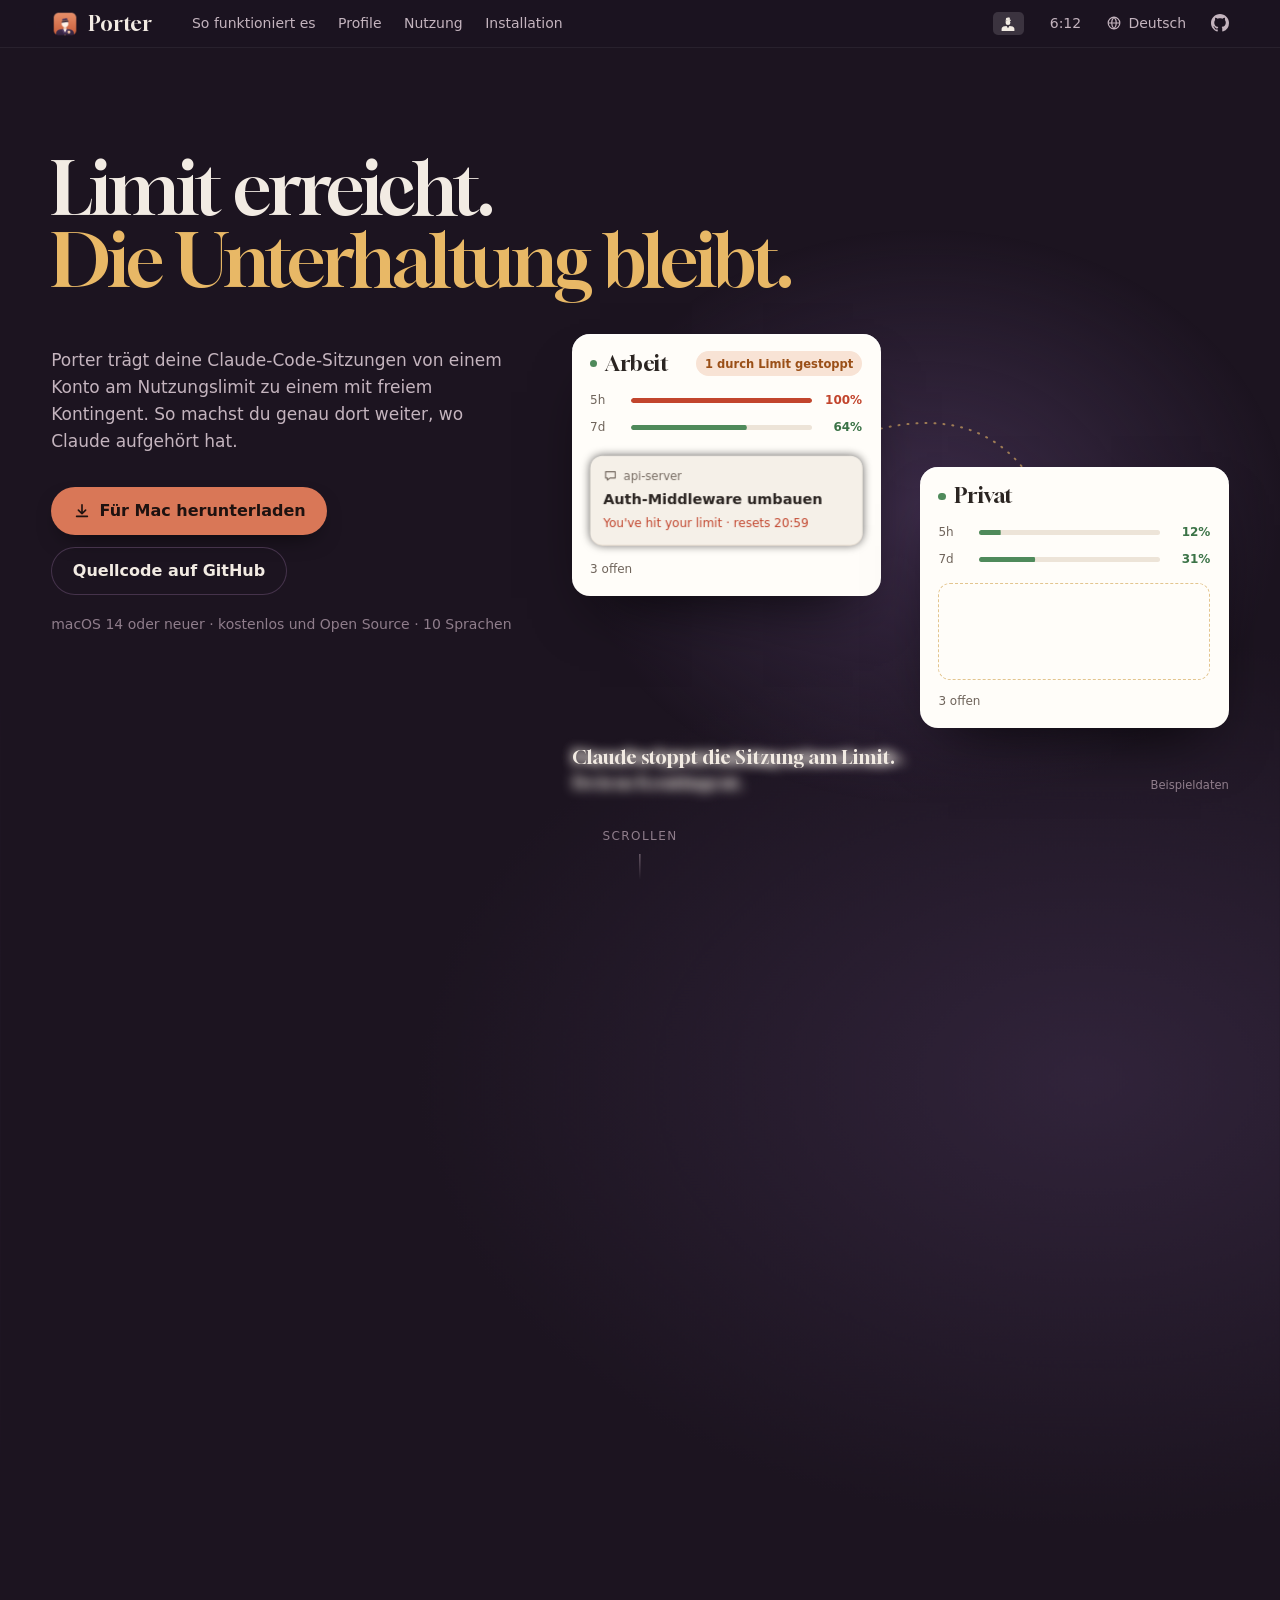
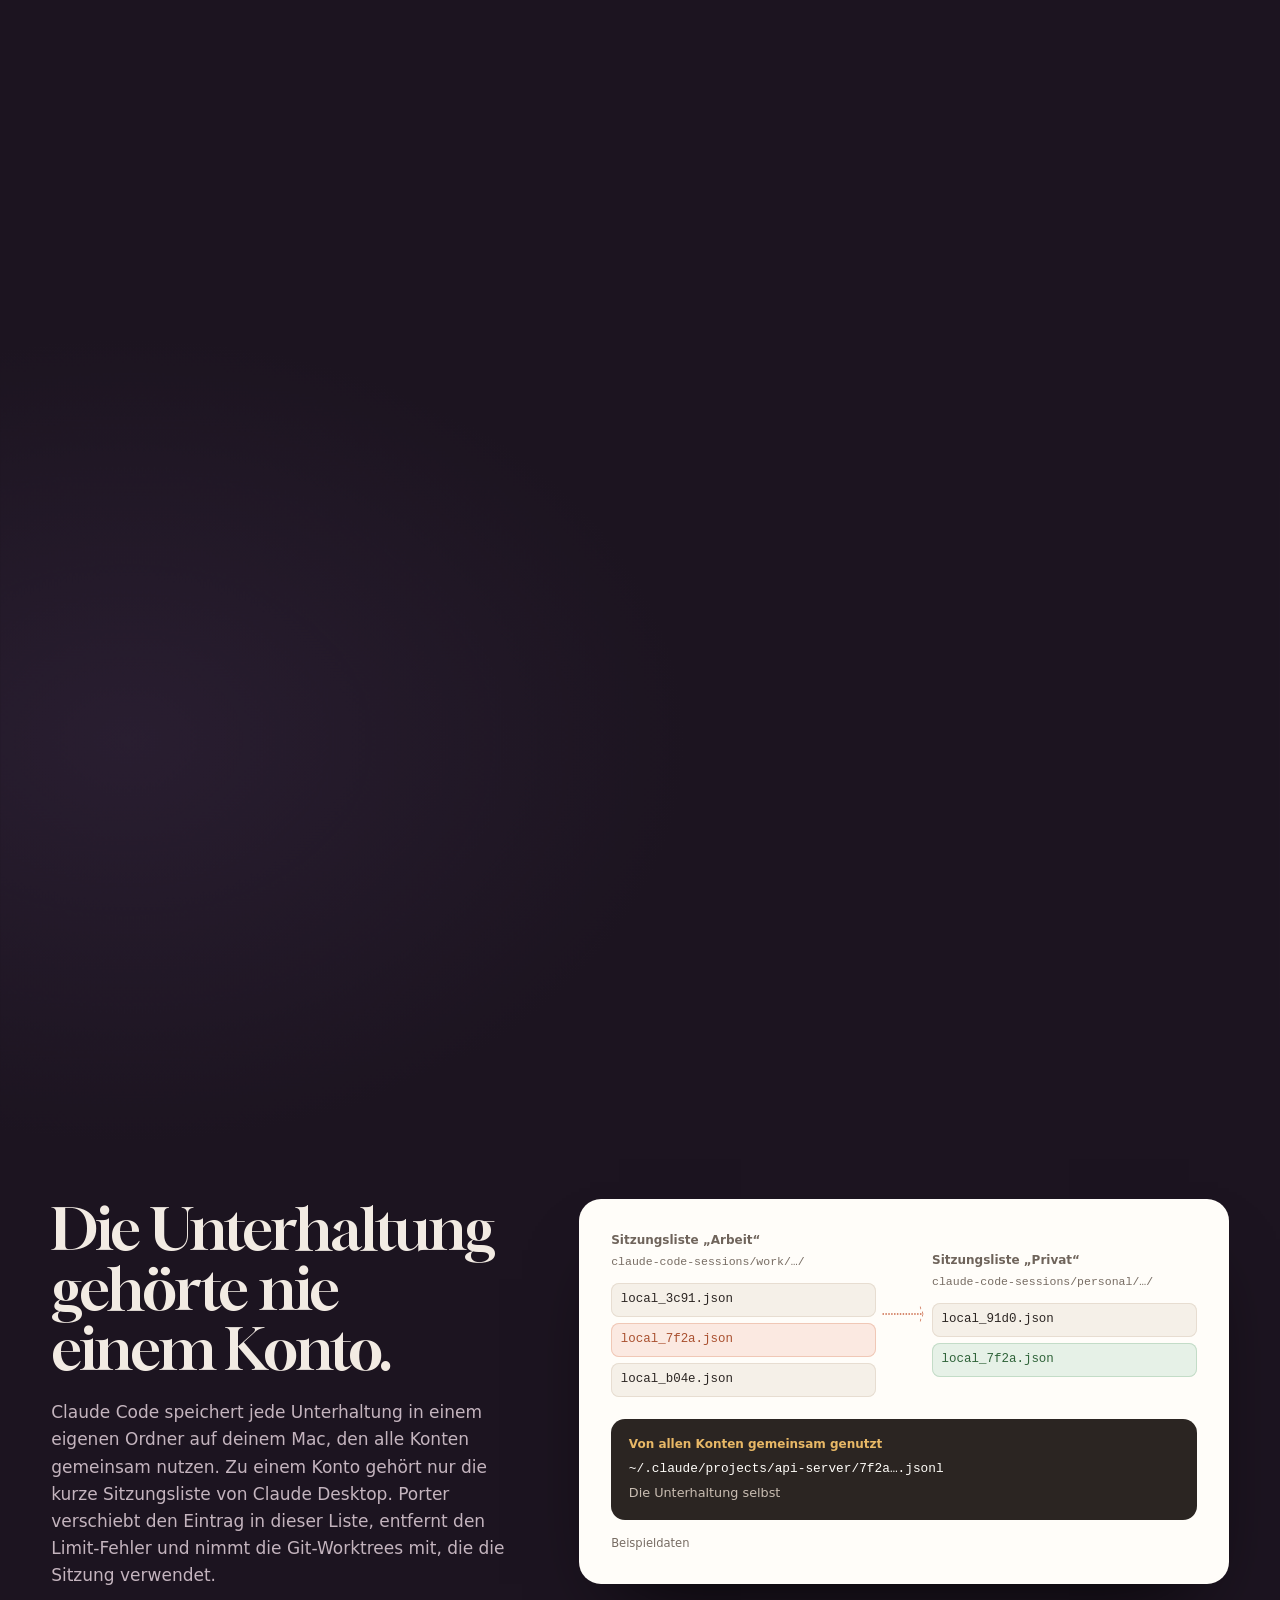
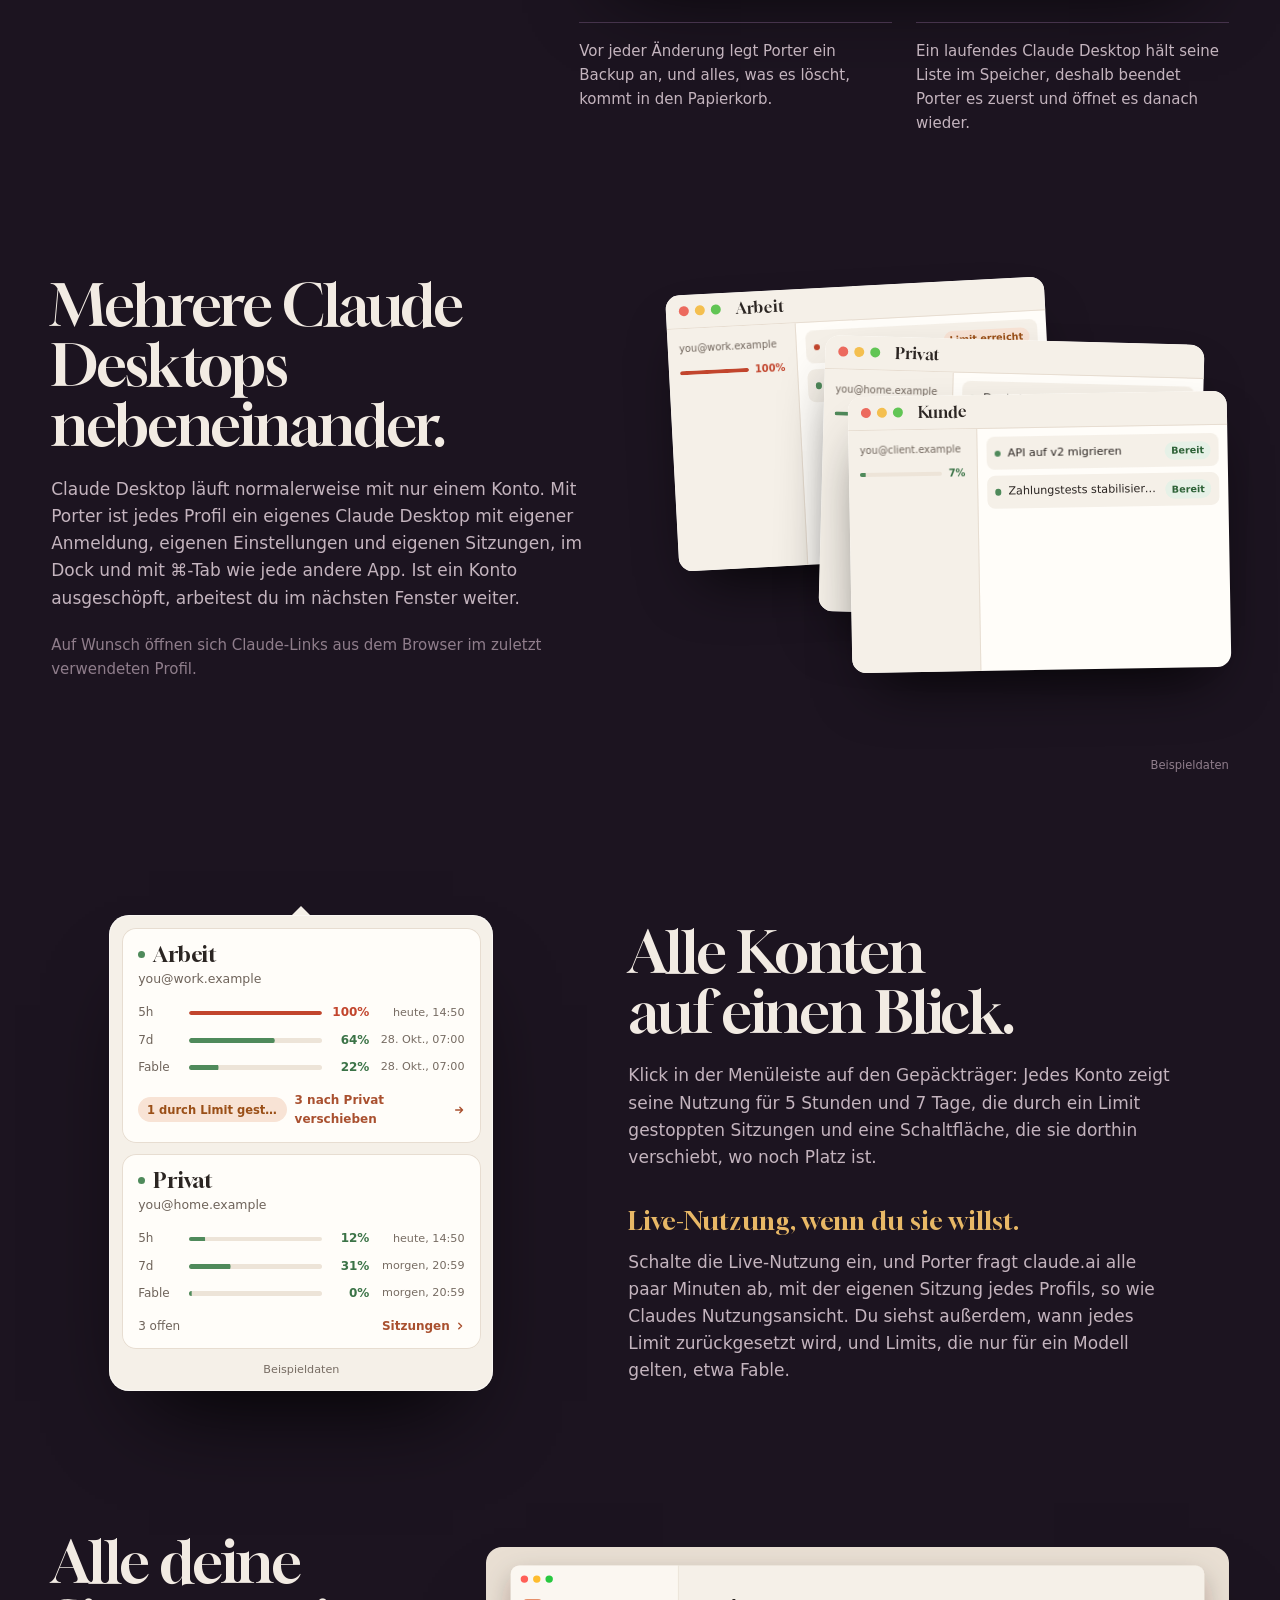
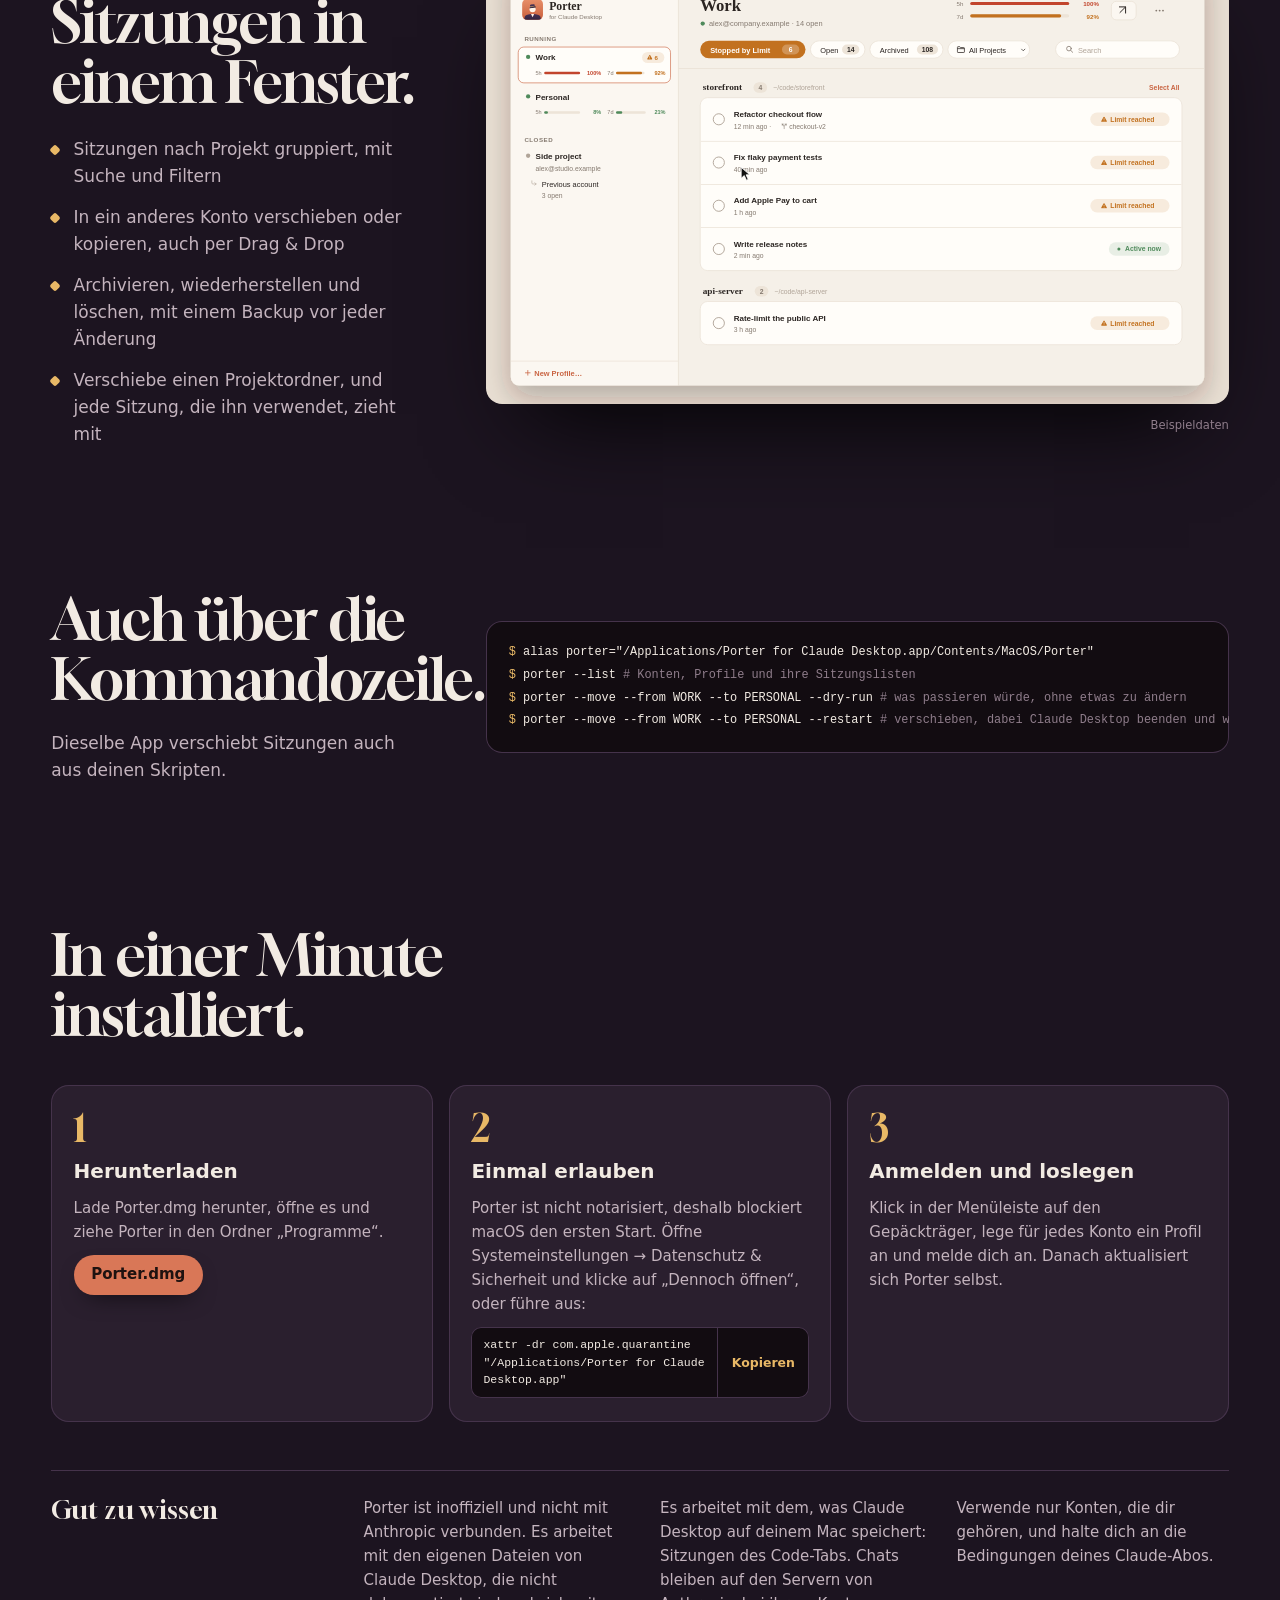
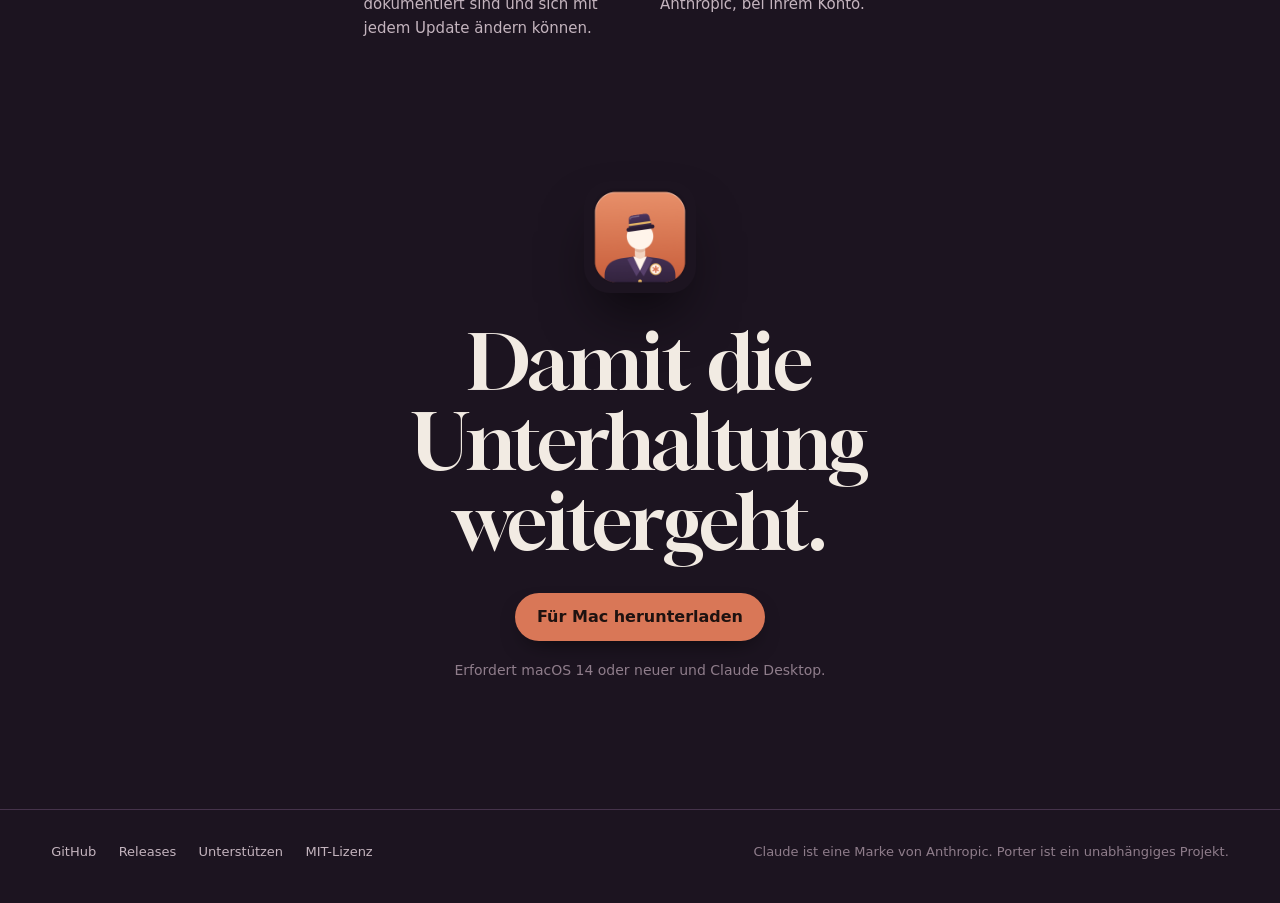
==== docs/de/index.html @ f5f2a13d "Add the website and review every translation The site is one page per language (all ten the app spea" ====
<!doctype html>
<html lang="de">
<head>
<meta charset="utf-8">
<meta name="viewport" content="width=device-width, initial-scale=1">
<title>Porter for Claude Desktop: Sitzungen am Limit verschieben</title>
<meta name="description" content="Kostenlose Open-Source-Menüleisten-App für macOS: Erreicht ein Claude-Konto sein Nutzungslimit, verschiebt Porter deine Claude-Code-Sitzungen auf ein anderes.">
<link rel="canonical" href="https://matteogilioli.github.io/porter-for-claude-desktop/de/">
<link rel="alternate" hreflang="en" href="https://matteogilioli.github.io/porter-for-claude-desktop/">
<link rel="alternate" hreflang="it" href="https://matteogilioli.github.io/porter-for-claude-desktop/it/">
<link rel="alternate" hreflang="es" href="https://matteogilioli.github.io/porter-for-claude-desktop/es/">
<link rel="alternate" hreflang="fr" href="https://matteogilioli.github.io/porter-for-claude-desktop/fr/">
<link rel="alternate" hreflang="de" href="https://matteogilioli.github.io/porter-for-claude-desktop/de/">
<link rel="alternate" hreflang="pt-BR" href="https://matteogilioli.github.io/porter-for-claude-desktop/pt-br/">
<link rel="alternate" hreflang="zh-Hans" href="https://matteogilioli.github.io/porter-for-claude-desktop/zh-hans/">
<link rel="alternate" hreflang="ja" href="https://matteogilioli.github.io/porter-for-claude-desktop/ja/">
<link rel="alternate" hreflang="ko" href="https://matteogilioli.github.io/porter-for-claude-desktop/ko/">
<link rel="alternate" hreflang="ru" href="https://matteogilioli.github.io/porter-for-claude-desktop/ru/">
<link rel="alternate" hreflang="x-default" href="https://matteogilioli.github.io/porter-for-claude-desktop/">
<meta name="theme-color" content="#1c1420">
<meta name="color-scheme" content="dark">
<meta property="og:type" content="website">
<meta property="og:site_name" content="Porter for Claude Desktop">
<meta property="og:title" content="Porter for Claude Desktop: Sitzungen am Limit verschieben">
<meta property="og:description" content="Kostenlose Open-Source-Menüleisten-App für macOS: Erreicht ein Claude-Konto sein Nutzungslimit, verschiebt Porter deine Claude-Code-Sitzungen auf ein anderes.">
<meta property="og:url" content="https://matteogilioli.github.io/porter-for-claude-desktop/de/">
<meta property="og:image" content="https://matteogilioli.github.io/porter-for-claude-desktop/assets/og.png">
<meta property="og:image:width" content="1200">
<meta property="og:image:height" content="630">
<meta property="og:locale" content="de_DE">
<meta name="twitter:card" content="summary_large_image">
<link rel="icon" href="../assets/icon.png" type="image/png">
<link rel="apple-touch-icon" href="../assets/icon.png">
<link rel="preload" href="../assets/fonts/gloock-latin.woff2" as="font" type="font/woff2" crossorigin>
<link rel="stylesheet" href="../assets/site.css?v=8d1a0115">
<script type="application/ld+json">{"@context": "https://schema.org", "@type": "SoftwareApplication", "name": "Porter for Claude Desktop", "operatingSystem": "macOS 14 or later", "applicationCategory": "DeveloperApplication", "description": "Kostenlose Open-Source-Menüleisten-App für macOS: Erreicht ein Claude-Konto sein Nutzungslimit, verschiebt Porter deine Claude-Code-Sitzungen auf ein anderes.", "url": "https://matteogilioli.github.io/porter-for-claude-desktop/de/", "downloadUrl": "https://github.com/matteogilioli/porter-for-claude-desktop/releases/latest/download/Porter.dmg", "codeRepository": "https://github.com/matteogilioli/porter-for-claude-desktop", "license": "https://opensource.org/licenses/MIT", "inLanguage": "de", "image": "https://matteogilioli.github.io/porter-for-claude-desktop/assets/og.png", "offers": {"@type": "Offer", "price": "0", "priceCurrency": "USD"}, "author": {"@type": "Person", "name": "Matteo Gilioli", "url": "https://github.com/matteogilioli"}}</script>
</head>
<body>
<a class="skip" href="#main">Zum Inhalt springen</a>

<header class="menubar">
  <a class="brand" href="./">
    <img src="../assets/icon.png" width="28" height="28" alt="">
    <span>Porter</span>
  </a>
  <nav class="menubar-nav" aria-label="Porter">
    <a href="#how">So funktioniert es</a>
    <a href="#profiles">Profile</a>
    <a href="#usage">Nutzung</a>
    <a href="#install">Installation</a>
  </nav>
  <div class="menubar-right">
    <span class="status-item" aria-hidden="true"><svg viewBox="0 0 180 180" width="16" height="16"><g fill="currentColor" fill-rule="evenodd"><path d="M18 180V158q0-26 34-31l22-3 16 26 16-26 22 3q34 5 34 31v22z"/><circle cx="90" cy="86" r="27"/><g transform="rotate(-8 90 52)"><path d="M68 40q0-12 12-12h20q12 0 12 12l3 16H65z"/><rect x="58" y="58" width="64" height="11" rx="5.5"/></g></g></svg></span>
    <time class="clock" aria-hidden="true"></time>
    <details class="langs">
      <summary aria-label="Sprache">
        <svg viewBox="0 0 20 20" width="16" height="16" aria-hidden="true"><circle cx="10" cy="10" r="7.25" fill="none" stroke="currentColor" stroke-width="1.5"/><path d="M2.75 10h14.5M10 2.75c2 2.1 2.9 4.5 2.9 7.25S12 15.15 10 17.25M10 2.75C8 4.85 7.1 7.25 7.1 10s.9 5.15 2.9 7.25" fill="none" stroke="currentColor" stroke-width="1.5"/></svg>
        <span>Deutsch</span>
      </summary>
      <ul><li><a href="../" hreflang="en" lang="en">English</a></li><li><a href="../it/" hreflang="it" lang="it">Italiano</a></li><li><a href="../es/" hreflang="es" lang="es">Español</a></li><li><a href="../fr/" hreflang="fr" lang="fr">Français</a></li><li><a href="../de/" hreflang="de" lang="de" aria-current="page">Deutsch</a></li><li><a href="../pt-br/" hreflang="pt-BR" lang="pt-BR">Português</a></li><li><a href="../zh-hans/" hreflang="zh-Hans" lang="zh-Hans">简体中文</a></li><li><a href="../ja/" hreflang="ja" lang="ja">日本語</a></li><li><a href="../ko/" hreflang="ko" lang="ko">한국어</a></li><li><a href="../ru/" hreflang="ru" lang="ru">Русский</a></li></ul>
    </details>
    <a class="gh" href="https://github.com/matteogilioli/porter-for-claude-desktop" aria-label="GitHub">
      <svg viewBox="0 0 16 16" width="18" height="18" aria-hidden="true"><path fill="currentColor" d="M8 0C3.58 0 0 3.58 0 8c0 3.54 2.29 6.53 5.47 7.59.4.07.55-.17.55-.38 0-.19-.01-.82-.01-1.49-2.01.37-2.53-.49-2.69-.94-.09-.23-.48-.94-.82-1.13-.28-.15-.68-.52-.01-.53.63-.01 1.08.58 1.23.82.72 1.21 1.87.87 2.33.66.07-.52.28-.87.51-1.07-1.78-.2-3.64-.89-3.64-3.95 0-.87.31-1.59.82-2.15-.08-.2-.36-1.02.08-2.12 0 0 .67-.21 2.2.82.64-.18 1.32-.27 2-.27.68 0 1.36.09 2 .27 1.53-1.04 2.2-.82 2.2-.82.44 1.1.16 1.92.08 2.12.51.56.82 1.27.82 2.15 0 3.07-1.87 3.75-3.65 3.95.29.25.54.73.54 1.48 0 1.07-.01 1.93-.01 2.2 0 .21.15.46.55.38A8.01 8.01 0 0 0 16 8c0-4.42-3.58-8-8-8Z"/></svg>
    </a>
  </div>
</header>

<main id="main">

<section class="carry" id="carry" aria-labelledby="hero-title">
  <div class="stage">
    <h1 id="hero-title"><span>Limit erreicht.</span> <span class="accent">Die Unterhaltung bleibt.</span></h1>
    <div class="hero-copy">
      <p class="lead">Porter trägt deine Claude-Code-Sitzungen von einem Konto am Nutzungslimit zu einem mit freiem Kontingent. So machst du genau dort weiter, wo Claude aufgehört hat.</p>
      <div class="actions">
        <a class="button primary" href="https://github.com/matteogilioli/porter-for-claude-desktop/releases/latest/download/Porter.dmg">
          <svg viewBox="0 0 20 20" width="18" height="18" aria-hidden="true"><path d="M10 3v10m0 0-4-4m4 4 4-4M4 16h12" fill="none" stroke="currentColor" stroke-width="1.8" stroke-linecap="round" stroke-linejoin="round"/></svg>
          Für Mac herunterladen
        </a>
        <a class="button ghost" href="https://github.com/matteogilioli/porter-for-claude-desktop">Quellcode auf GitHub</a>
      </div>
      <p class="meta">macOS 14 oder neuer · kostenlos und Open Source · 10 Sprachen</p>
    </div>

    <div class="deck" aria-label="Beispielkonten und -sitzung" role="img">
      <svg class="path" aria-hidden="true"><path class="path-track"/><path class="path-ink"/></svg>

      <article class="account account-a" aria-hidden="true">
        <header><span class="dot"></span><p class="name">Arbeit</p><span class="badge warn">1 durch Limit gestoppt</span></header>
        <div class="bars">
          <div class="bar"><span>5h</span><i style="--v:100" data-tone="red"></i><b>100%</b></div>
          <div class="bar"><span>7d</span><i style="--v:64" data-tone="green"></i><b>64%</b></div>
        </div>
        <div class="slot slot-a"></div>
        <footer><span class="count-a" data-before="3 offen" data-after="3 offen">3 offen</span></footer>
      </article>

      <article class="account account-b" aria-hidden="true">
        <header><span class="dot"></span><p class="name">Privat</p></header>
        <div class="bars">
          <div class="bar"><span>5h</span><i class="b5" style="--v:12" data-tone="green"></i><b class="b5n">12%</b></div>
          <div class="bar"><span>7d</span><i style="--v:31" data-tone="green"></i><b>31%</b></div>
        </div>
        <div class="slot slot-b"></div>
        <footer><span class="count-b" data-before="3 offen" data-after="4 offen">3 offen</span></footer>
      </article>

      <article class="session" aria-hidden="true">
        <img class="porter-ride" src="../assets/icon.png" width="34" height="34" alt="">
        <div class="session-top">
          <svg viewBox="0 0 16 16" width="14" height="14"><path d="M2.5 3.5h11v7h-6l-3 2.5v-2.5h-2z" fill="none" stroke="currentColor" stroke-width="1.3" stroke-linejoin="round"/></svg>
          <span class="session-project">api-server</span>
        </div>
        <p class="session-title">Auth-Middleware umbauen</p>
        <p class="session-status">
          <span class="status-error">You&#x27;ve hit your limit · resets 20:59</span>
          <span class="status-ok">Bereit zum Fortsetzen</span>
        </p>
      </article>

      <p class="demo-note">Beispieldaten</p>
      <ol class="steps">
        <li>Claude stoppt die Sitzung am Limit.</li>
        <li>Porter trägt sie zu einem Konto mit freiem Kontingent.</li>
        <li>Dieselbe Unterhaltung, neues Konto.</li>
      </ol>
    </div>
    <span class="scroll-hint" aria-hidden="true">Scrollen</span>
  </div>
</section>

<section class="how" id="how" aria-labelledby="how-title">
  <div class="how-copy">
    <h2 id="how-title">Die Unterhaltung gehörte nie einem Konto.</h2>
    <p>Claude Code speichert jede Unterhaltung in einem eigenen Ordner auf deinem Mac, den alle Konten gemeinsam nutzen. Zu einem Konto gehört nur die kurze Sitzungsliste von Claude Desktop. Porter verschiebt den Eintrag in dieser Liste, entfernt den Limit-Fehler und nimmt die Git-Worktrees mit, die die Sitzung verwendet.</p>
  </div>
  <figure class="ledger" aria-hidden="true">
    <div class="ledger-lists">
      <div class="ledger-list">
        <p class="ledger-label">Sitzungsliste „Arbeit“</p>
        <code>claude-code-sessions/work/…/</code>
        <ul>
          <li><code>local_3c91.json</code></li>
          <li class="moving"><code>local_7f2a.json</code></li>
          <li><code>local_b04e.json</code></li>
        </ul>
      </div>
      <div class="ledger-arrow"><svg viewBox="0 0 120 24" preserveAspectRatio="none"><path d="M2 12h112m0 0-8-7m8 7-8 7" fill="none" stroke="currentColor" stroke-width="1.5" stroke-dasharray="3 5" stroke-linecap="round"/></svg></div>
      <div class="ledger-list">
        <p class="ledger-label">Sitzungsliste „Privat“</p>
        <code>claude-code-sessions/personal/…/</code>
        <ul>
          <li><code>local_91d0.json</code></li>
          <li class="landing"><code>local_7f2a.json</code></li>
        </ul>
      </div>
    </div>
    <div class="ledger-shelf">
      <p class="ledger-label">Von allen Konten gemeinsam genutzt</p>
      <code>~/.claude/projects/api-server/7f2a….jsonl</code>
      <span>Die Unterhaltung selbst</span>
    </div>
    <figcaption>Beispieldaten</figcaption>
  </figure>
  <ul class="how-notes">
    <li>Vor jeder Änderung legt Porter ein Backup an, und alles, was es löscht, kommt in den Papierkorb.</li>
    <li>Ein laufendes Claude Desktop hält seine Liste im Speicher, deshalb beendet Porter es zuerst und öffnet es danach wieder.</li>
  </ul>
</section>

<section class="profiles" id="profiles" aria-labelledby="profiles-title">
  <div class="profiles-copy">
    <h2 id="profiles-title">Mehrere Claude Desktops nebeneinander.</h2>
    <p>Claude Desktop läuft normalerweise mit nur einem Konto. Mit Porter ist jedes Profil ein eigenes Claude Desktop mit eigener Anmeldung, eigenen Einstellungen und eigenen Sitzungen, im Dock und mit ⌘-Tab wie jede andere App. Ist ein Konto ausgeschöpft, arbeitest du im nächsten Fenster weiter.</p>
    <p class="aside">Auf Wunsch öffnen sich Claude-Links aus dem Browser im zuletzt verwendeten Profil.</p>
  </div>
  <div class="windows" aria-hidden="true">
    <div class="win w1"><div class="win-bar"><i></i><i></i><i></i><span>Arbeit</span></div>
      <div class="win-body"><aside><p class="w-acc">you@work.example</p><div class="w-bar"><i style="--v:100" data-tone="red"></i><b>100%</b></div></aside><ul><li><span class="s-dot stop"></span><span class="s-title">Auth-Middleware umbauen</span><span class="pill stop">Limit erreicht</span></li><li><span class="s-dot ok"></span><span class="s-title">Zahlungstests stabilisieren</span><span class="pill ok">Bereit</span></li></ul></div></div>
    <div class="win w2"><div class="win-bar"><i></i><i></i><i></i><span>Privat</span></div>
      <div class="win-body"><aside><p class="w-acc">you@home.example</p><div class="w-bar"><i style="--v:18" data-tone="green"></i><b>18%</b></div></aside><ul><li><span class="s-dot ok"></span><span class="s-title">Dunkelmodus in den Einstellungen</span><span class="pill ok">Bereit</span></li><li><span class="s-dot ok"></span><span class="s-title">Release Notes schreiben</span><span class="pill ok">Bereit</span></li></ul></div></div>
    <div class="win w3"><div class="win-bar"><i></i><i></i><i></i><span>Kunde</span></div>
      <div class="win-body"><aside><p class="w-acc">you@client.example</p><div class="w-bar"><i style="--v:7" data-tone="green"></i><b>7%</b></div></aside><ul><li><span class="s-dot ok"></span><span class="s-title">API auf v2 migrieren</span><span class="pill ok">Bereit</span></li><li><span class="s-dot ok"></span><span class="s-title">Zahlungstests stabilisieren</span><span class="pill ok">Bereit</span></li></ul></div></div>
  </div>
  <p class="example-note">Beispieldaten</p>
</section>

<section class="usage" id="usage" aria-labelledby="usage-title">
  <div class="panel" aria-label="Beispieldaten" role="img">
    <div class="panel-card">
      <header><span class="dot on"></span><p class="name">Arbeit</p></header>
      <p class="mail">you@work.example</p>
      <div class="bars wide">
        <div class="bar"><span>5h</span><i style="--v:100" data-tone="red"></i><b>100%</b><time>heute, 14:50</time></div>
        <div class="bar"><span>7d</span><i style="--v:64" data-tone="green"></i><b>64%</b><time>28. Okt., 07:00</time></div>
        <div class="bar"><span>Fable</span><i style="--v:22" data-tone="green"></i><b>22%</b><time>28. Okt., 07:00</time></div>
      </div>
      <footer><span class="badge warn">1 durch Limit gestoppt</span><a class="panel-move">3 nach Privat verschieben <svg viewBox="0 0 16 16" width="12" height="12" aria-hidden="true"><path fill="none" stroke="currentColor" stroke-width="2" stroke-linecap="round" stroke-linejoin="round" d="M2.5 8H13M8.8 3.8 13 8l-4.2 4.2"/></svg></a></footer>
    </div>
    <div class="panel-card">
      <header><span class="dot on"></span><p class="name">Privat</p></header>
      <p class="mail">you@home.example</p>
      <div class="bars wide">
        <div class="bar"><span>5h</span><i class="live" style="--v:12" data-tone="green"></i><b class="live-n">12%</b><time>heute, 14:50</time></div>
        <div class="bar"><span>7d</span><i style="--v:31" data-tone="green"></i><b>31%</b><time>morgen, 20:59</time></div>
        <div class="bar"><span>Fable</span><i style="--v:0" data-tone="green"></i><b>0%</b><time>morgen, 20:59</time></div>
      </div>
      <footer><span>3 offen</span><a class="panel-link">Sitzungen <svg viewBox="0 0 16 16" width="10" height="10" aria-hidden="true"><path fill="none" stroke="currentColor" stroke-width="2.2" stroke-linecap="round" stroke-linejoin="round" d="m6 3.5 4.5 4.5L6 12.5"/></svg></a></footer>
    </div>
    <p class="example">Beispieldaten</p>
  </div>
  <div class="usage-copy">
    <h2 id="usage-title">Alle Konten auf einen Blick.</h2>
    <p>Klick in der Menüleiste auf den Gepäckträger: Jedes Konto zeigt seine Nutzung für 5 Stunden und 7 Tage, die durch ein Limit gestoppten Sitzungen und eine Schaltfläche, die sie dorthin verschiebt, wo noch Platz ist.</p>
    <h3>Live-Nutzung, wenn du sie willst.</h3>
    <p>Schalte die Live-Nutzung ein, und Porter fragt claude.ai alle paar Minuten ab, mit der eigenen Sitzung jedes Profils, so wie Claudes Nutzungsansicht. Du siehst außerdem, wann jedes Limit zurückgesetzt wird, und Limits, die nur für ein Modell gelten, etwa Fable.</p>
  </div>
</section>

<section class="window" aria-labelledby="window-title">
  <div class="window-copy">
    <h2 id="window-title">Alle deine Sitzungen in einem Fenster.</h2>
    <ul><li>Sitzungen nach Projekt gruppiert, mit Suche und Filtern</li><li>In ein anderes Konto verschieben oder kopieren, auch per Drag &amp; Drop</li><li>Archivieren, wiederherstellen und löschen, mit einem Backup vor jeder Änderung</li><li>Verschiebe einen Projektordner, und jede Sitzung, die ihn verwendet, zieht mit</li></ul>
  </div>
  <figure class="window-figure">
    <img class="window-shot" src="../assets/window.svg" width="1200" height="740" loading="lazy" alt="Das Hauptfenster von Porter: Konten in einer Seitenleiste, nach Projekt gruppierte Sitzungen und eine Aktionsleiste mit Archivieren, Löschen und Verschieben nach">
    <figcaption>Beispieldaten</figcaption>
  </figure>
</section>

<section class="cli" aria-labelledby="cli-title">
  <div class="cli-copy">
    <h2 id="cli-title">Auch über die Kommandozeile.</h2>
    <p>Dieselbe App verschiebt Sitzungen auch aus deinen Skripten.</p>
  </div>
  <pre class="terminal"><code><span class="line"><span class="prompt">$</span> <span class="nw">alias</span> <span class="arg-path">porter="/Applications/Porter for Claude Desktop.app/Contents/MacOS/Porter"</span></span><span class="line"><span class="prompt">$</span> <span class="nw">porter</span> <span class="nw">--list</span> <span class="c"># Konten, Profile und ihre Sitzungslisten</span></span><span class="line"><span class="prompt">$</span> <span class="nw">porter</span> <span class="nw">--move</span> <span class="nw">--from WORK</span> <span class="nw">--to PERSONAL</span> <span class="nw">--dry-run</span> <span class="c"># was passieren würde, ohne etwas zu ändern</span></span><span class="line"><span class="prompt">$</span> <span class="nw">porter</span> <span class="nw">--move</span> <span class="nw">--from WORK</span> <span class="nw">--to PERSONAL</span> <span class="nw">--restart</span> <span class="c"># verschieben, dabei Claude Desktop beenden und wieder öffnen</span></span></code></pre>
</section>

<section class="install" id="install" aria-labelledby="install-title">
  <h2 id="install-title">In einer Minute installiert.</h2>
  <ol class="install-steps">
    <li>
      <h3>Herunterladen</h3>
      <p>Lade Porter.dmg herunter, öffne es und ziehe Porter in den Ordner „Programme“.</p>
      <a class="button primary small" href="https://github.com/matteogilioli/porter-for-claude-desktop/releases/latest/download/Porter.dmg">Porter.dmg</a>
    </li>
    <li>
      <h3>Einmal erlauben</h3>
      <p>Porter ist nicht notarisiert, deshalb blockiert macOS den ersten Start. Öffne Systemeinstellungen → Datenschutz &amp; Sicherheit und klicke auf „Dennoch öffnen“, oder führe aus:</p>
      <div class="cmd"><code id="xattr">xattr -dr com.apple.quarantine "/Applications/Porter for Claude Desktop.app"</code><button type="button" class="copy" data-copy="xattr" data-done="Kopiert">Kopieren</button></div>
    </li>
    <li>
      <h3>Anmelden und loslegen</h3>
      <p>Klick in der Menüleiste auf den Gepäckträger, lege für jedes Konto ein Profil an und melde dich an. Danach aktualisiert sich Porter selbst.</p>
    </li>
  </ol>
  <aside class="honest" aria-labelledby="honest-title">
    <h3 id="honest-title">Gut zu wissen</h3>
    <ul>
      <li>Porter ist inoffiziell und nicht mit Anthropic verbunden. Es arbeitet mit den eigenen Dateien von Claude Desktop, die nicht dokumentiert sind und sich mit jedem Update ändern können.</li>
      <li>Es arbeitet mit dem, was Claude Desktop auf deinem Mac speichert: Sitzungen des Code-Tabs. Chats bleiben auf den Servern von Anthropic, bei ihrem Konto.</li>
      <li>Verwende nur Konten, die dir gehören, und halte dich an die Bedingungen deines Claude-Abos.</li>
    </ul>
  </aside>
</section>

<section class="close" aria-labelledby="close-title">
  <img src="../assets/icon.png" width="112" height="112" alt="">
  <h2 id="close-title">Damit die Unterhaltung weitergeht.</h2>
  <a class="button primary" href="https://github.com/matteogilioli/porter-for-claude-desktop/releases/latest/download/Porter.dmg">Für Mac herunterladen</a>
  <p class="meta">Erfordert macOS 14 oder neuer und Claude Desktop.</p>
</section>

</main>

<footer class="foot">
  <nav aria-label="Links">
    <a href="https://github.com/matteogilioli/porter-for-claude-desktop">GitHub</a>
    <a href="https://github.com/matteogilioli/porter-for-claude-desktop/releases">Releases</a>
    <a href="https://github.com/sponsors/matteogilioli">Unterstützen</a>
    <a href="https://github.com/matteogilioli/porter-for-claude-desktop/blob/main/LICENSE">MIT-Lizenz</a>
  </nav>
  <p>Claude ist eine Marke von Anthropic. Porter ist ein unabhängiges Projekt.</p>
</footer>

<script src="../assets/site.js?v=db3989b0" defer></script>
</body>
</html>
---- docs/assets/site.css ----
@font-face {
  font-family: "Gloock";
  font-style: normal;
  font-weight: 400;
  font-display: swap;
  src: url("fonts/gloock-latin-ext.woff2") format("woff2");
  unicode-range: U+0100-02BA, U+02BD-02C5, U+02C7-02CC, U+02CE-02D7, U+02DD-02FF, U+0304, U+0308, U+0329, U+1D00-1DBF, U+1E00-1E9F, U+1EF2-1EFF, U+2020, U+20A0-20AB, U+20AD-20C0, U+2113, U+2C60-2C7F, U+A720-A7FF;
}
@font-face {
  font-family: "Gloock";
  font-style: normal;
  font-weight: 400;
  font-display: swap;
  src: url("fonts/gloock-latin.woff2") format("woff2");
  unicode-range: U+0000-00FF, U+0131, U+0152-0153, U+02BB-02BC, U+02C6, U+02DA, U+02DC, U+0304, U+0308, U+0329, U+2000-206F, U+20AC, U+2122, U+2191, U+2193, U+2212, U+2215, U+FEFF, U+FFFD;
}

/* Gloock has no Cyrillic: Russian display text takes Prata, another high-contrast serif. */
@font-face {
  font-family: "Prata";
  font-style: normal;
  font-weight: 400;
  font-display: swap;
  src: url("fonts/prata-cyrillic.woff2") format("woff2");
  unicode-range: U+0301, U+0400-045F, U+0490-0491, U+04B0-04B1, U+2116;
}

:root {
  /* The lobby at night: the porter's uniform, darkened. */
  --night: #1c1420;
  --night-2: #2a1f2e;
  --plum: #34263a;
  --plum-line: #45334b;
  --uniform: #57406b;
  /* The app's paper, lit. */
  --paper: #fffdf9;
  --paper-2: #f5f0e8;
  --paper-line: #e7ddd1;
  --ink: #2b2522;
  --ink-2: #6f645b;
  --ink-3: #776c63;
  /* On the night ground. */
  --text: #f2ebe3;
  --text-2: #c4b4be;
  --text-3: #8f7d8b;
  --terra: #d97757;
  --terra-deep: #c96442;
  --brass: #e8b866;
  --green: #4f8a5b;
  --green-ink: #3b7347;
  --green-l: #7cc08a;
  --orange: #c2711f;
  --red: #c2452d;
  --red-l: #ef7a62;

  --display: "Gloock", "Prata", ui-serif, "New York", Georgia, serif;
  --sans: -apple-system, BlinkMacSystemFont, "SF Pro Text", "Hiragino Sans", "PingFang SC", "Apple SD Gothic Neo", "Segoe UI", system-ui, sans-serif;
  --mono: ui-monospace, "SF Mono", Menlo, Consolas, monospace;

  --gutter: clamp(1rem, 4vw, 3.5rem);
  --max: 76rem;
  --ease: cubic-bezier(.16, 1, .3, 1);
  color-scheme: dark;
}

/* CJK pages take a serif made for their script; anywhere else these faces would set Latin and Cyrillic full-width. */
:root:lang(ja) { --display: "Gloock", "Hiragino Mincho ProN", serif; }
:root:lang(zh-Hans) { --display: "Gloock", "Songti SC", "STSong", serif; }
:root:lang(ko) { --display: "Gloock", "AppleMyungjo", "Nanum Myeongjo", serif; }
:lang(ja) :is(h1, h2, h3, p, li) { word-break: auto-phrase; }
:is(:lang(ja), :lang(zh-Hans), :lang(ko)) .stage > h1 { font-size: clamp(2.3rem, 4.4vw, 4.4rem); line-height: 1.12; }
:is(:lang(zh-Hans), :lang(ko)) .stage > h1 span { white-space: nowrap; }

*, *::before, *::after { box-sizing: border-box; }
html { -webkit-text-size-adjust: 100%; scroll-behavior: smooth; scroll-padding-top: 4rem; }
@media (prefers-reduced-motion: reduce) { html { scroll-behavior: auto; } }
body {
  margin: 0;
  /* A second lamp further down the lobby, so the plum carries past the hero. */
  background:
    radial-gradient(60rem 40rem at 85% 120vh, rgb(87 64 107 / .35), transparent 70%),
    radial-gradient(50rem 36rem at 10% 260vh, rgb(87 64 107 / .22), transparent 70%),
    var(--night);
  color: var(--text);
  font: 400 1.0625rem/1.6 var(--sans);
  -webkit-font-smoothing: antialiased;
  text-rendering: optimizeLegibility;
  overflow-x: clip;
}
::selection { background: var(--brass); color: var(--night); }
:focus-visible { outline: 2px solid var(--brass); outline-offset: 3px; border-radius: 6px; }
html { scrollbar-color: var(--plum-line) var(--night); }
img, svg { display: block; max-width: 100%; }
a { color: inherit; text-underline-offset: .2em; text-decoration-thickness: 1px; }
h1, h2, h3 { margin: 0; font-weight: 400; text-wrap: balance; }
h2 { font: 400 clamp(2.1rem, 4.6vw, 3.6rem)/1.04 var(--display); letter-spacing: -.02em; }
h3 { font: 600 1.25rem/1.3 var(--sans); }
p { margin: 0; text-wrap: pretty; }
code, pre { font-family: var(--mono); font-size: .875em; }

.skip { position: absolute; left: 1rem; top: -3rem; z-index: 50; background: var(--brass); color: var(--night); padding: .5rem .9rem; border-radius: 8px; font-weight: 600; text-decoration: none; }
.skip:focus { top: .75rem; }

/* Menu bar: the strip Porter lives in. */
.menubar {
  position: sticky; top: 0; z-index: 30;
  display: flex; align-items: center; gap: 1.5rem;
  height: 3rem; padding: 0 var(--gutter);
  background: rgb(28 20 32 / .78);
  -webkit-backdrop-filter: saturate(1.4) blur(18px);
  backdrop-filter: saturate(1.4) blur(18px);
  border-bottom: 1px solid rgb(255 255 255 / .06);
  font-size: .875rem;
}
.brand { display: flex; align-items: center; gap: .55rem; text-decoration: none; font: 400 1.25rem/1 var(--display); }
.brand img { border-radius: 7px; }
.menubar-nav { display: flex; gap: 1.4rem; margin-left: 1rem; }
.menubar-nav a, .gh { color: var(--text-2); text-decoration: none; transition: color .2s; }
.menubar-nav a:hover, .gh:hover { color: var(--text); }
.menubar-right { margin-left: auto; display: flex; align-items: center; gap: 1rem; }
/* Porter's own status item, highlighted as when its panel is open. */
.status-item { display: grid; place-items: center; width: 1.9rem; height: 1.45rem; border-radius: 5px; color: var(--text); background: rgb(255 255 255 / .14); }
.clock { color: var(--text-2); font-variant-numeric: tabular-nums; min-width: 2.6rem; text-align: right; }
.langs { position: relative; }
.langs summary { list-style: none; display: flex; align-items: center; gap: .4rem; cursor: pointer; color: var(--text-2); padding: .35rem .55rem; border-radius: 7px; }
.langs summary::-webkit-details-marker { display: none; }
.langs summary:hover, .langs[open] summary { color: var(--text); background: rgb(255 255 255 / .06); }
.langs ul {
  position: absolute; right: 0; top: calc(100% + .4rem); margin: 0; padding: .35rem; list-style: none;
  min-width: 11rem; background: var(--paper); color: var(--ink); border-radius: 12px;
  box-shadow: 0 18px 40px -12px rgb(0 0 0 / .55), 0 2px 6px rgb(0 0 0 / .2);
}
.langs li a { display: block; padding: .45rem .7rem; border-radius: 7px; text-decoration: none; }
.langs li a:hover { background: var(--paper-2); }
.langs li a[aria-current] { color: var(--terra-deep); font-weight: 600; }

/* Buttons */
.button {
  display: inline-flex; align-items: center; gap: .55rem;
  min-height: 3rem; padding: 0 1.35rem; border-radius: 999px;
  font: 600 1rem/1 var(--sans); text-decoration: none; white-space: nowrap;
  transition: transform .25s var(--ease), background-color .2s, box-shadow .25s var(--ease), color .2s;
}
.button.primary { background: var(--terra); color: #1e1210; box-shadow: 0 10px 24px -12px rgb(0 0 0 / .8); }
.button.primary:hover { background: #e3876a; transform: translateY(-1px); box-shadow: 0 16px 30px -12px rgb(0 0 0 / .85); }
.button.primary:active { transform: translateY(0); }
.button.ghost { color: var(--text); box-shadow: inset 0 0 0 1px var(--plum-line); }
.button.ghost:hover { background: rgb(255 255 255 / .05); }
.button.small { min-height: 2.5rem; padding: 0 1.1rem; font-size: .9375rem; }

/* The carry: one sticky stage scrubbed by scroll. */
.carry { position: relative; height: 290vh; }
.stage {
  position: sticky; top: 3rem; height: calc(100vh - 3rem); min-height: 36rem;
  display: grid; grid-template-columns: minmax(0, 5fr) minmax(0, 7fr); grid-template-areas: "title title" "copy deck";
  grid-template-rows: auto auto; align-content: center; align-items: center; column-gap: clamp(1.5rem, 4vw, 4rem); row-gap: clamp(.5rem, 2vh, 1.5rem);
  max-width: calc(var(--max) + 2 * var(--gutter)); margin: 0 auto; padding: 0 var(--gutter);
}
.stage::before {
  /* Lamplight behind the deck. */
  content: ""; position: absolute; inset: 10% -10% 0 35%; z-index: -1; pointer-events: none;
  background: radial-gradient(closest-side, rgb(87 64 107 / .55), transparent 75%);
}
.stage > h1 { grid-area: title; font: 400 clamp(2.9rem, 5.6vw, 5.5rem)/1 var(--display); letter-spacing: -.025em; }
.stage > h1 span { display: block; }
.stage > h1 .accent { color: var(--brass); }
.hero-copy { grid-area: copy; align-self: start; padding-top: 2rem; }
.deck { grid-area: deck; }
.lead { margin-top: 0; max-width: 30rem; font-size: clamp(1.0625rem, 1.3vw, 1.2rem); color: var(--text-2); }
.actions { display: flex; flex-wrap: wrap; gap: .75rem; margin-top: 2rem; }
.meta { margin-top: 1.1rem; font-size: .875rem; color: var(--text-3); }

.deck { position: relative; height: min(30rem, 60vh); min-height: 22rem; }
/* Behind the cards: the route shows where it crosses open space. */
.path { position: absolute; inset: 0; width: 100%; height: 100%; overflow: visible; pointer-events: none; }
.path-track { fill: none; stroke: rgb(232 184 102 / .6); stroke-width: 2; stroke-dasharray: 1 8; stroke-linecap: round; }
.path-ink { fill: none; stroke: var(--brass); stroke-width: 2; stroke-linecap: round; filter: drop-shadow(0 0 6px rgb(232 184 102 / .5)); }

.account {
  position: absolute; width: min(20rem, 47%);
  background: var(--paper); color: var(--ink); border-radius: 18px; padding: 1.1rem 1.15rem 1rem;
  box-shadow: 0 30px 60px -28px rgb(0 0 0 / .8), 0 2px 0 rgb(255 255 255 / .6) inset;
}
.account-a { left: 0; top: 4%; }
.account-b { right: 0; bottom: 14%; }
.account header, .panel-card header { display: flex; align-items: center; gap: .5rem; }
.account .name, .panel-card .name { font: 400 1.35rem/1.1 var(--display); letter-spacing: -.01em; }
.dot { width: .45rem; height: .45rem; border-radius: 50%; background: var(--green); flex: none; }
.badge { display: inline-block; min-width: 0; overflow: hidden; text-overflow: ellipsis; margin-left: auto; padding: .2rem .55rem; border-radius: 999px; font-size: .72rem; font-weight: 600; white-space: nowrap; }
.badge.warn { background: #f8e3d5; color: #9a4f17; }
.account-a .badge { transition: opacity .4s var(--ease), transform .4s var(--ease); }
.carry[data-landed] .account-a .badge { opacity: 0; transform: scale(.9); visibility: hidden; transition: opacity .4s var(--ease), transform .4s var(--ease), visibility 0s .4s; }
.bars { display: grid; gap: .5rem; margin-top: .9rem; }
.bar { display: grid; grid-template-columns: 2rem 1fr 2.6rem; align-items: center; gap: .55rem; font-size: .75rem; }
.bar span { color: var(--ink-2); font-weight: 500; }
.bar b { text-align: right; font-weight: 600; font-variant-numeric: tabular-nums; }
.bar i { position: relative; height: .3rem; border-radius: 999px; background: #ede4d8; overflow: hidden; }
.bar i::after { content: ""; position: absolute; inset: 0; border-radius: inherit; background: var(--tone); transform-origin: left; transform: scaleX(max(.02, calc(var(--v) / 100))); transition: transform .6s var(--ease); }
.bar i[data-tone="green"] { --tone: var(--green); }
.bar i[data-tone="orange"] { --tone: var(--orange); }
.bar i[data-tone="red"] { --tone: var(--red); }
.bar i[data-tone="green"] + b { color: var(--green-ink); }
.bar i[data-tone="orange"] + b { color: var(--orange); }
.bar i[data-tone="red"] + b { color: var(--red); }
/* Room for the session: the empty one is a dashed landing spot. */
.slot { height: 5.4rem; margin-top: .9rem; border-radius: 12px; border: 1.5px dashed transparent; transition: border-color .4s; }
.slot-b { border-color: #e3c58f; }
.carry[data-landed] .slot-b { border-color: transparent; }
.carry[data-lifted] .slot-a, .carry[data-landed] .slot-a { border-color: #e3c58f; }
.account footer { margin-top: .75rem; font-size: .75rem; color: var(--ink-2); }

.session {
  position: absolute; left: 0; top: 0; width: 17rem; z-index: 2;
  background: var(--paper-2); color: var(--ink); border-radius: 12px; padding: .7rem .8rem .75rem;
  box-shadow: 0 1px 0 var(--paper-line), 0 calc(var(--lift, 0) * 26px) calc(10px + var(--lift, 0) * 40px) calc(var(--lift, 0) * -14px) rgb(0 0 0 / .65);
  transform: translate3d(var(--x, 0), var(--y, 0), 0) rotate(var(--r, 0deg)) scale(calc(1 + var(--lift, 0) * .06));
  will-change: transform;
}
.porter-ride {
  position: absolute; right: -.9rem; top: -1rem; border-radius: 9px;
  box-shadow: 0 8px 18px -6px rgb(0 0 0 / .6);
  opacity: var(--lift, 0); transform: translateY(calc((1 - var(--lift, 0)) * 8px)) rotate(calc(var(--lift, 0) * 6deg)) scale(calc(.7 + var(--lift, 0) * .3));
}
.session-top { display: flex; align-items: center; gap: .4rem; color: var(--ink-3); font-size: .72rem; }
.session-title { margin-top: .25rem; font-weight: 600; font-size: .9rem; line-height: 1.3; }
.session-status { position: relative; margin-top: .35rem; font-size: .75rem; min-height: 1.2em; }
.status-error, .status-ok { display: block; transition: opacity .45s var(--ease), filter .45s var(--ease), transform .45s var(--ease); }
.status-error { color: var(--red); }
.status-ok { position: absolute; inset: 0; color: var(--green-ink); opacity: 0; filter: blur(4px); transform: translateY(4px); visibility: hidden; }
.status-ok::before { content: ""; display: inline-block; width: .42rem; height: .42rem; margin-right: .4rem; border-radius: 50%; background: var(--green); vertical-align: .05em; box-shadow: 0 0 0 3px rgb(79 138 91 / .18); }
.carry[data-landed] .status-error { opacity: 0; filter: blur(4px); transform: translateY(-4px); visibility: hidden; transition: opacity .45s var(--ease), filter .45s var(--ease), transform .45s var(--ease), visibility 0s .45s; }
.carry[data-landed] .status-ok { opacity: 1; filter: none; transform: none; visibility: visible; }

.demo-note, .example-note, .ledger figcaption, .window-figure figcaption { font-size: .72rem; color: var(--text-3); }
.demo-note { position: absolute; right: 0; bottom: 0; }
.ledger figcaption { margin-top: .9rem; color: var(--ink-3); }
.window-figure { margin: 0; }
.window-figure figcaption, .example-note { margin-top: .7rem; text-align: right; }
.example-note { grid-column: 2; }
.steps { position: absolute; left: 0; bottom: 0; margin: 0; padding: 0; list-style: none; display: grid; width: 52%; }
.steps li {
  grid-area: 1 / 1; font: 400 clamp(1.05rem, 1.5vw, 1.3rem)/1.3 var(--display); color: var(--text);
  opacity: 0; transform: translateY(.6rem); filter: blur(6px);
  transition: opacity .5s var(--ease), transform .5s var(--ease), filter .5s var(--ease);
}
.carry[data-step="1"] .steps li:nth-child(1),
.carry[data-step="2"] .steps li:nth-child(2),
.carry[data-step="3"] .steps li:nth-child(3) { opacity: 1; transform: none; filter: none; }
.scroll-hint {
  position: absolute; left: 50%; bottom: 1.25rem; translate: -50% 0;
  font-size: .75rem; letter-spacing: .12em; text-transform: uppercase; color: var(--text-3);
  transition: opacity .4s;
}
.scroll-hint::after { content: ""; display: block; width: 1px; height: 1.6rem; margin: .5rem auto 0; background: linear-gradient(var(--text-3), transparent); animation: drip 1.8s var(--ease) infinite; }
@keyframes drip { from { transform: scaleY(0); transform-origin: top; } 60% { transform: scaleY(1); transform-origin: top; } to { transform: scaleY(0); transform-origin: bottom; } }
.carry[data-scrolled] .scroll-hint { opacity: 0; }

/* Sections share one rhythm. */
.how, .profiles, .usage, .window, .cli, .install, .close {
  max-width: calc(var(--max) + 2 * var(--gutter)); margin: 0 auto; padding: clamp(5rem, 11vw, 9rem) var(--gutter) 0;
}
.how { display: grid; grid-template-columns: minmax(0, 5fr) minmax(0, 7fr); gap: 2rem clamp(2rem, 5vw, 5rem); align-items: start; }
.how-copy p, .profiles-copy p, .usage-copy p, .window-copy li, .cli-copy p { color: var(--text-2); max-width: 34rem; }
.how-copy p, .profiles-copy p, .usage-copy p, .cli-copy p { margin-top: 1.3rem; }
.ledger {
  margin: 0; padding: clamp(1.25rem, 3vw, 2rem); border-radius: 22px;
  background: var(--paper); color: var(--ink);
  box-shadow: 0 40px 80px -40px rgb(0 0 0 / .9);
}
.ledger-lists { display: grid; grid-template-columns: 1fr 3.5rem 1fr; align-items: center; }
.ledger-label { font-size: .75rem; font-weight: 600; color: var(--ink-2); }
.ledger-list > code { display: block; margin-top: .2rem; color: var(--ink-3); font-size: .72rem; overflow-wrap: anywhere; }
.ledger ul { list-style: none; margin: .7rem 0 0; padding: 0; display: grid; gap: .35rem; }
.ledger li code { display: block; padding: .45rem .6rem; border-radius: 8px; background: var(--paper-2); font-size: .78rem; box-shadow: inset 0 0 0 1px var(--paper-line); }
.ledger .moving code { background: #fbe9e1; color: #a9502f; box-shadow: inset 0 0 0 1px #f0c8b6; }
.ledger .landing code { background: #e6f1e7; color: #2f6339; box-shadow: inset 0 0 0 1px #c3dcc7; }
.ledger-arrow { color: var(--terra-deep); padding: 0 .4rem; }
.ledger-arrow svg { width: 100%; height: 1.5rem; }
.ledger-shelf {
  margin-top: 1.4rem; padding: 1rem 1.1rem; border-radius: 14px;
  background: var(--ink); color: var(--paper);
  display: grid; gap: .25rem;
}
.ledger-shelf .ledger-label { color: var(--brass); }
.ledger-shelf code { font-size: .8rem; overflow-wrap: anywhere; }
.ledger-shelf span { font-size: .8rem; color: #c9bdb2; }
.how-notes { grid-column: 2; margin: 0; padding: 0; list-style: none; display: grid; grid-template-columns: 1fr 1fr; gap: 1.5rem; color: var(--text-2); font-size: .9375rem; }
.how-notes li { padding-top: 1rem; border-top: 1px solid var(--plum-line); }

/* Profiles: three Claude Desktops fanned like windows on a desk. */
.profiles { display: grid; grid-template-columns: minmax(0, 6fr) minmax(0, 6fr); gap: clamp(2rem, 5vw, 5rem); align-items: center; }
.profiles .aside { font-size: .9375rem; color: var(--text-3); }
.windows { position: relative; height: clamp(18rem, 32vw, 24rem); }
.win {
  position: absolute; width: 68%; height: 72%; border-radius: 14px; overflow: hidden;
  background: var(--paper); box-shadow: 0 30px 60px -24px rgb(0 0 0 / .85);
}
.w1 { left: 0; top: 0; transform: rotate(-3deg); }
.w2 { left: 27%; top: 14%; transform: rotate(1.5deg); z-index: 1; }
.w3 { right: 0; bottom: 0; transform: rotate(-1deg); z-index: 2; }
.win-bar { display: flex; align-items: center; gap: .35rem; height: 2.1rem; padding: 0 .8rem; background: var(--paper-2); border-bottom: 1px solid var(--paper-line); }
.win-bar i { width: .65rem; height: .65rem; border-radius: 50%; background: #e2d6c9; }
.win-bar i:first-child { background: #ec6a5e; } .win-bar i:nth-child(2) { background: #f4bf4f; } .win-bar i:nth-child(3) { background: #61c554; }
.win-bar span { margin-left: .6rem; font: 400 1rem/1 var(--display); color: var(--ink); }
.win-body { display: grid; grid-template-columns: 34% 1fr; height: calc(100% - 2.1rem); }
.win-body aside { padding: .8rem .7rem; background: var(--paper-2); border-right: 1px solid var(--paper-line); }
.w-acc { font-size: .62rem; color: var(--ink-2); overflow: hidden; text-overflow: ellipsis; white-space: nowrap; }
.w-bar { display: grid; grid-template-columns: 1fr auto; align-items: center; gap: .4rem; margin-top: .5rem; font-size: .62rem; }
.w-bar i { position: relative; height: .25rem; border-radius: 999px; background: #ede4d8; overflow: hidden; }
.w-bar i::after { content: ""; position: absolute; inset: 0; border-radius: inherit; background: var(--tone); transform-origin: left; transform: scaleX(calc(var(--v) / 100)); }
.w-bar i[data-tone="green"] { --tone: var(--green); } .w-bar i[data-tone="red"] { --tone: var(--red); }
.w-bar i[data-tone="green"] + b { color: var(--green-ink); } .w-bar i[data-tone="red"] + b { color: var(--red); }
.win ul { list-style: none; margin: 0; padding: .55rem; display: grid; gap: .35rem; align-content: start; }
.win li { display: grid; grid-template-columns: auto minmax(0, 1fr) auto; align-items: center; gap: .45rem; padding: .45rem .5rem; border-radius: 8px; background: var(--paper-2); font-size: .7rem; color: var(--ink); }
.s-title { overflow: hidden; text-overflow: ellipsis; white-space: nowrap; font-weight: 500; }
.s-dot { width: .4rem; height: .4rem; border-radius: 50%; background: var(--green); }
.s-dot.stop { background: var(--red); }
.pill { padding: .1rem .4rem; border-radius: 999px; font-size: .6rem; font-weight: 600; white-space: nowrap; background: #e6f1e7; color: #2f6339; }
.pill.stop { background: #f8e3d5; color: #9a4f17; }

/* Usage: the menu-bar panel, at its real size. */
.usage { display: grid; grid-template-columns: minmax(0, 5fr) minmax(0, 6fr); gap: clamp(2rem, 6vw, 6rem); align-items: center; }
.usage-copy h3 { margin-top: 2.2rem; font: 400 1.6rem/1.15 var(--display); color: var(--brass); }
.usage-copy h3 + p { margin-top: .8rem; }
.panel {
  position: relative; display: grid; gap: .7rem; padding: .8rem; max-width: 24rem; justify-self: center; width: 100%;
  background: var(--paper-2); border-radius: 20px;
  box-shadow: 0 50px 90px -40px rgb(0 0 0 / .95), 0 0 0 1px rgb(255 255 255 / .5) inset;
}
.panel::before { content: ""; position: absolute; top: -.55rem; left: 50%; translate: -50% 0; border: .6rem solid transparent; border-top: 0; border-bottom-color: var(--paper-2); }
.panel-card { background: var(--paper); color: var(--ink); border-radius: 14px; padding: .95rem 1rem .85rem; box-shadow: inset 0 0 0 1px var(--paper-line); }
.panel-card .mail { margin-top: .15rem; font-size: .78rem; color: var(--ink-2); }
.bars.wide .bar { grid-template-columns: 2.6rem 1fr 2.4rem 5.4rem; }
.bars.wide time { font-size: .7rem; color: var(--ink-3); text-align: right; font-variant-numeric: tabular-nums; white-space: nowrap; }
.panel-card footer { display: flex; align-items: center; gap: .5rem; margin-top: .85rem; font-size: .75rem; color: var(--ink-2); }
.panel-card footer .badge { margin-left: 0; }
.panel-move, .panel-link { display: inline-flex; align-items: center; gap: .3rem; margin-left: auto; color: #a9502f; font-weight: 600; font-size: .75rem; }
.example { font-size: .7rem; color: var(--ink-3); text-align: center; }

/* The main window illustration. */
.window { display: grid; grid-template-columns: minmax(0, 4fr) minmax(0, 8fr); gap: clamp(2rem, 5vw, 4rem); align-items: center; }
.window-copy ul { margin: 1.5rem 0 0; padding: 0; list-style: none; display: grid; gap: .85rem; }
.window-copy li { position: relative; padding-left: 1.4rem; }
.window-copy li::before { content: ""; position: absolute; left: 0; top: .62em; width: .5rem; height: .5rem; border-radius: 2px; background: var(--brass); transform: rotate(45deg); }
.window-shot { width: 100%; height: auto; border-radius: 16px; box-shadow: 0 50px 90px -40px rgb(0 0 0 / .95); }

/* Command line */
.cli { display: grid; grid-template-columns: minmax(0, 4fr) minmax(0, 8fr); gap: clamp(2rem, 5vw, 4rem); align-items: center; }
.terminal {
  margin: 0; padding: 1.3rem 1.4rem; border-radius: 16px; overflow-x: auto;
  background: #120c11; color: var(--text); line-height: 1.9; font-size: .85rem;
  box-shadow: inset 0 0 0 1px var(--plum-line);
}
.terminal .prompt { color: var(--brass); }
.terminal .line { display: block; padding-left: 1.2em; text-indent: -1.2em; }
.terminal .nw { white-space: nowrap; }
.terminal .arg-path { overflow-wrap: anywhere; }
.terminal .c { color: var(--text-3); }

/* Install */
.install h2 { max-width: 40rem; }
.install-steps { margin: 2.5rem 0 0; padding: 0; list-style: none; display: grid; grid-template-columns: repeat(3, minmax(0, 1fr)); gap: 1rem; counter-reset: step; }
.install-steps li {
  counter-increment: step; position: relative; display: flex; flex-direction: column; align-items: flex-start; gap: .7rem;
  padding: 1.5rem 1.4rem; border-radius: 18px; background: var(--night-2); box-shadow: inset 0 0 0 1px var(--plum-line);
}
.install-steps li::before { content: counter(step); font: 400 2.4rem/1 var(--display); color: var(--brass); }
.install-steps p { color: var(--text-2); font-size: .9375rem; }
.cmd { display: flex; align-items: stretch; width: 100%; border-radius: 10px; background: #120c11; box-shadow: inset 0 0 0 1px var(--plum-line); overflow: hidden; }
.cmd code { flex: 1; padding: .6rem .75rem; font-size: .72rem; line-height: 1.5; overflow-wrap: anywhere; color: var(--text); }
.copy { flex: none; border: 0; border-left: 1px solid var(--plum-line); background: transparent; color: var(--brass); font: 600 .78rem var(--sans); padding: 0 .85rem; cursor: pointer; }
.copy:hover { background: rgb(232 184 102 / .08); }
.honest { margin-top: 3rem; padding: 1.6rem 0 0; border-top: 1px solid var(--plum-line); display: grid; grid-template-columns: minmax(0, 3fr) minmax(0, 9fr); gap: 1.5rem; }
.honest h3 { font: 400 1.6rem/1.1 var(--display); }
.honest ul { margin: 0; padding: 0; list-style: none; display: grid; grid-template-columns: repeat(3, minmax(0, 1fr)); gap: 1.5rem; color: var(--text-2); font-size: .9375rem; }

/* Close */
.close { display: flex; flex-direction: column; align-items: center; text-align: center; padding-bottom: clamp(5rem, 10vw, 8rem); }
.close img { border-radius: 26px; box-shadow: 0 30px 60px -20px rgb(0 0 0 / .8); }
.close h2 { margin: 1.8rem 0 2rem; font-size: clamp(2.4rem, 6vw, 4.8rem); max-width: 14ch; }

.foot { border-top: 1px solid var(--plum-line); padding: 2rem var(--gutter) 2.5rem; display: flex; flex-wrap: wrap; justify-content: space-between; gap: 1rem 2rem; font-size: .8125rem; color: var(--text-3); }
.foot nav { display: flex; flex-wrap: wrap; gap: 1.4rem; }
.foot a { color: var(--text-2); text-decoration: none; }
.foot a:hover { color: var(--text); }

/* Narrow screens: the carry runs top to bottom. */
@media (max-width: 860px) {
  .menubar-nav { display: none; }
  .langs summary span { display: none; }
  .carry { height: 240vh; }
  .stage { grid-template-columns: 1fr; align-content: start; gap: 1.2rem; padding-top: 1.5rem; min-height: 0; }
  .stage { grid-template-areas: "title" "copy" "deck"; grid-template-rows: none; }
  .stage > h1 { font-size: clamp(2.3rem, 10.5vw, 3.4rem); }
  .hero-copy { padding-top: 0; }
  .demo-note { display: none; }
  .example-note { grid-column: 1; }
  .terminal { white-space: normal; font-size: .78rem; }
  .terminal .line + .line { margin-top: .35rem; }
  .terminal .c { display: block; padding-left: 1.1rem; }
  .lead { margin-top: .9rem; font-size: 1rem; }
  .actions { margin-top: 1.2rem; }
  .actions .ghost { display: none; }
  .meta { margin-top: .7rem; font-size: .8rem; }
  .deck { height: 25rem; }
  .account { width: 66%; padding: .8rem .85rem .7rem; border-radius: 14px; }
  .account-a { top: 0; }
  .account-b { top: auto; bottom: 2.4rem; }
  .account .name { font-size: 1.1rem; }
  .account .bars { margin-top: .55rem; gap: .35rem; }
  .account .bar:nth-child(2), .account footer { display: none; }
  .slot { height: 4.2rem; margin-top: .55rem; }
  .session { width: 13.5rem; padding: .55rem .65rem .6rem; }
  .session-title { font-size: .82rem; }
  .steps { width: 100%; }
  .steps li { font-size: 1.05rem; }
  .scroll-hint { display: none; }
  .how, .profiles, .usage, .window, .cli { grid-template-columns: 1fr; }
  .how-notes { grid-column: 1; grid-template-columns: 1fr; }
  .ledger-lists { grid-template-columns: 1fr; gap: .6rem; }
  .ledger-arrow { transform: rotate(90deg); width: 3rem; justify-self: center; }
  .usage .panel { order: 2; }
  .install-steps, .honest, .honest ul { grid-template-columns: 1fr; }
}
@media (max-width: 860px) and (max-height: 700px) {
  .lead { display: none; }
}

/* No scrubbed motion: the carry shows where it ends. */
@media (prefers-reduced-motion: reduce) {
  .carry { height: auto; }
  .stage { position: relative; top: 0; height: auto; min-height: 0; padding-block: 3rem; }
  .scroll-hint { display: none; }
  .scroll-hint::after { animation: none; }
}
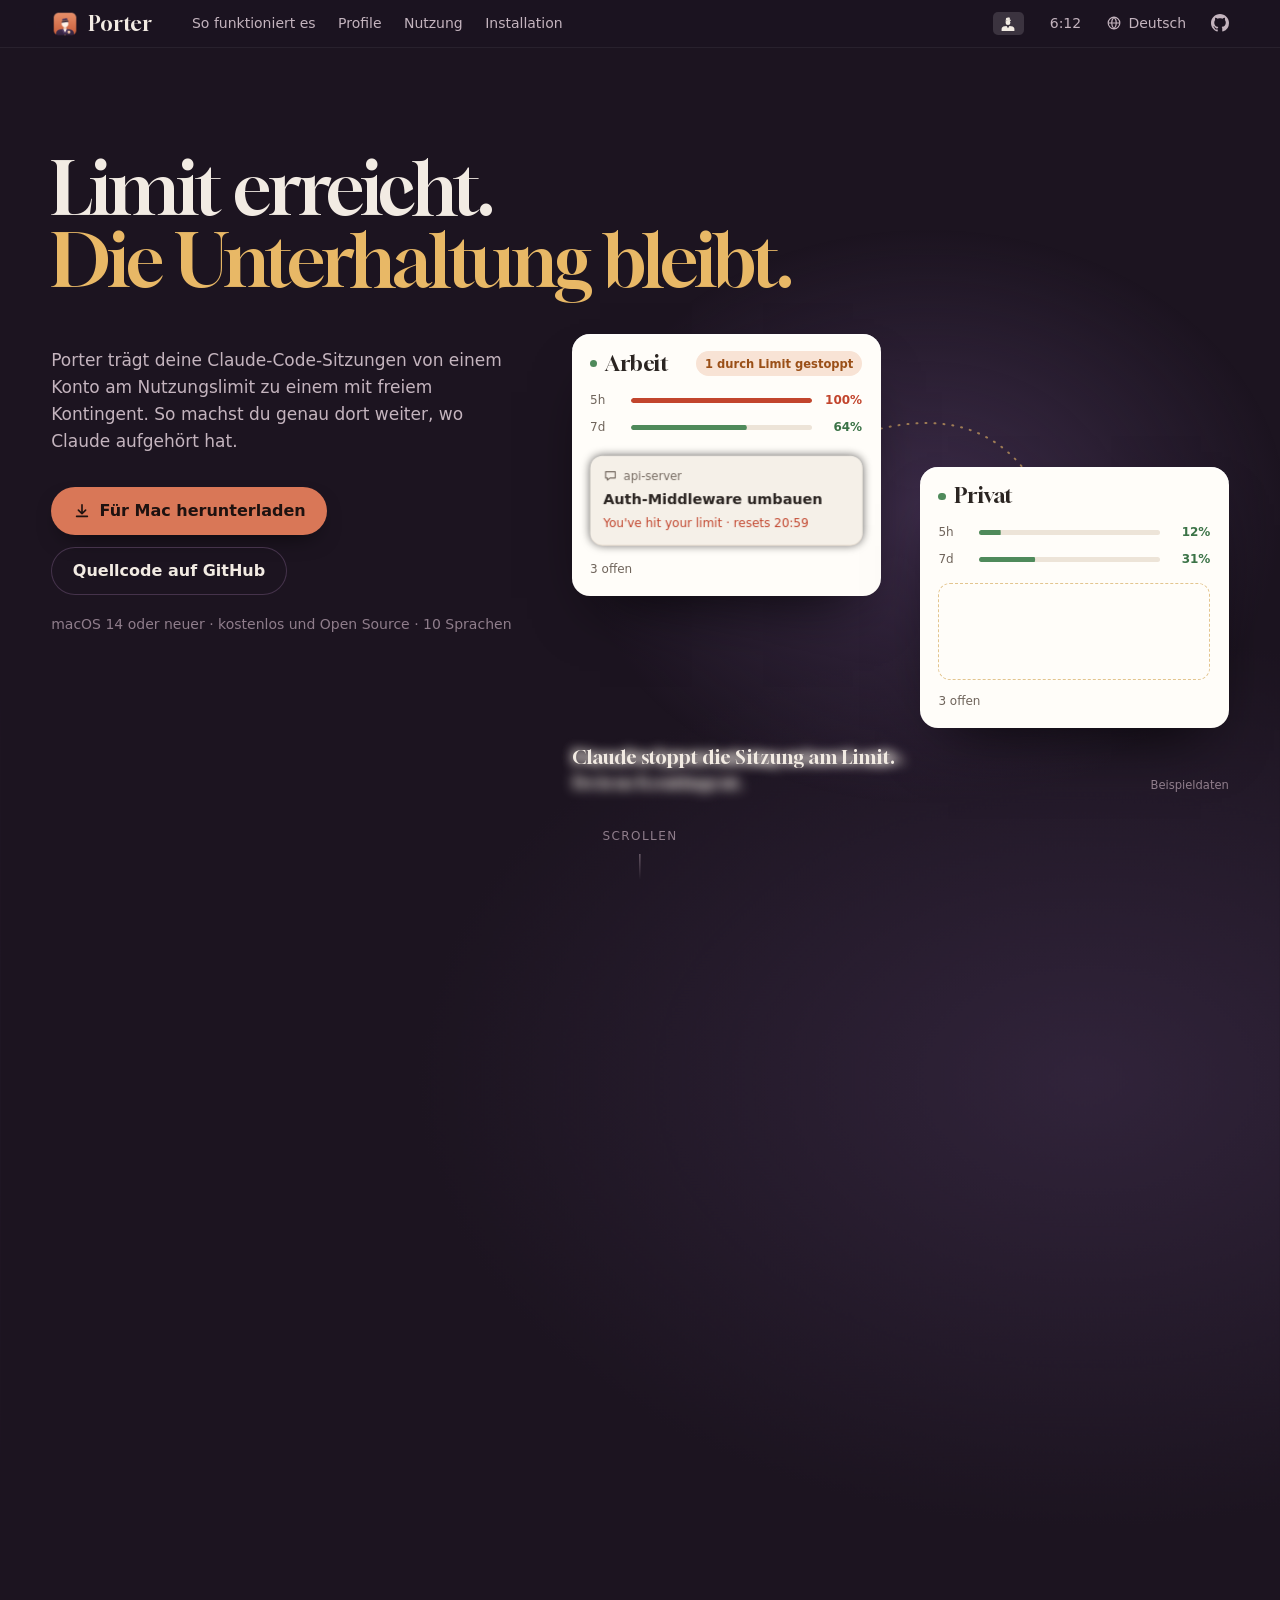
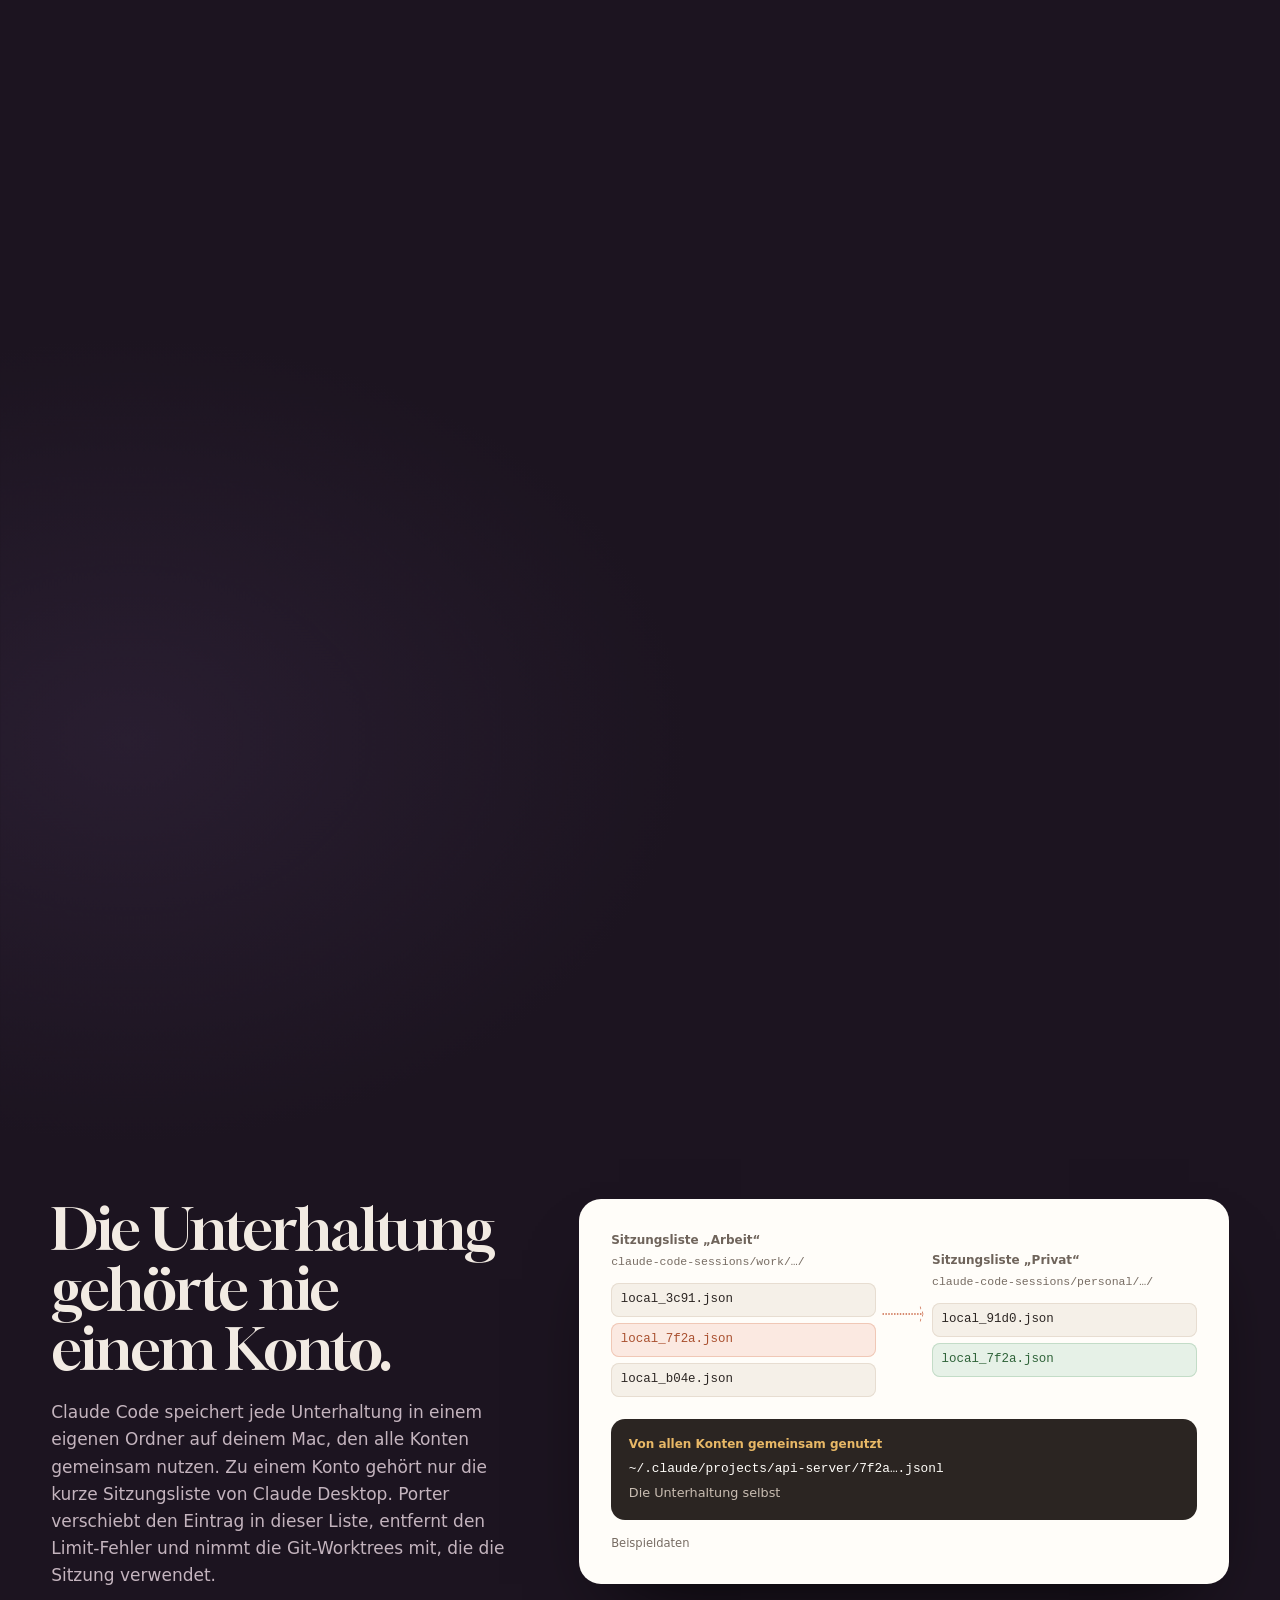
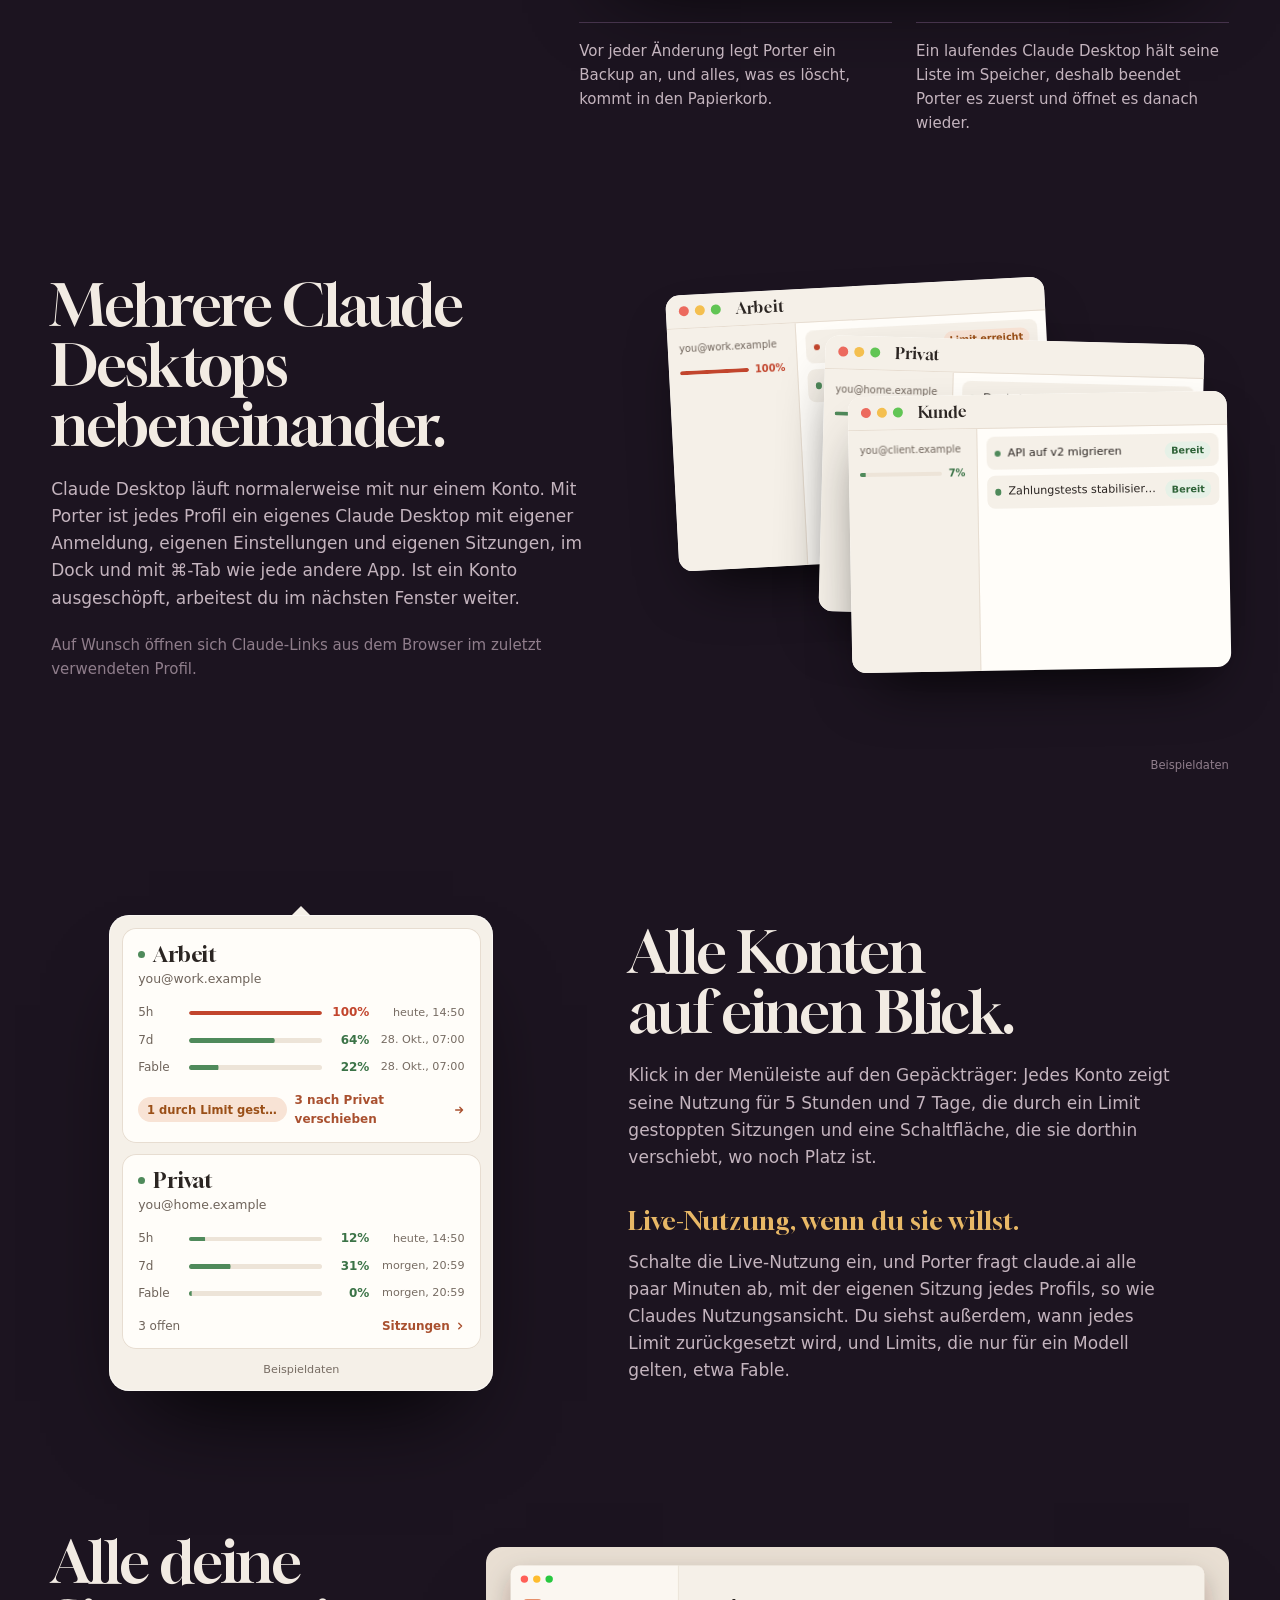
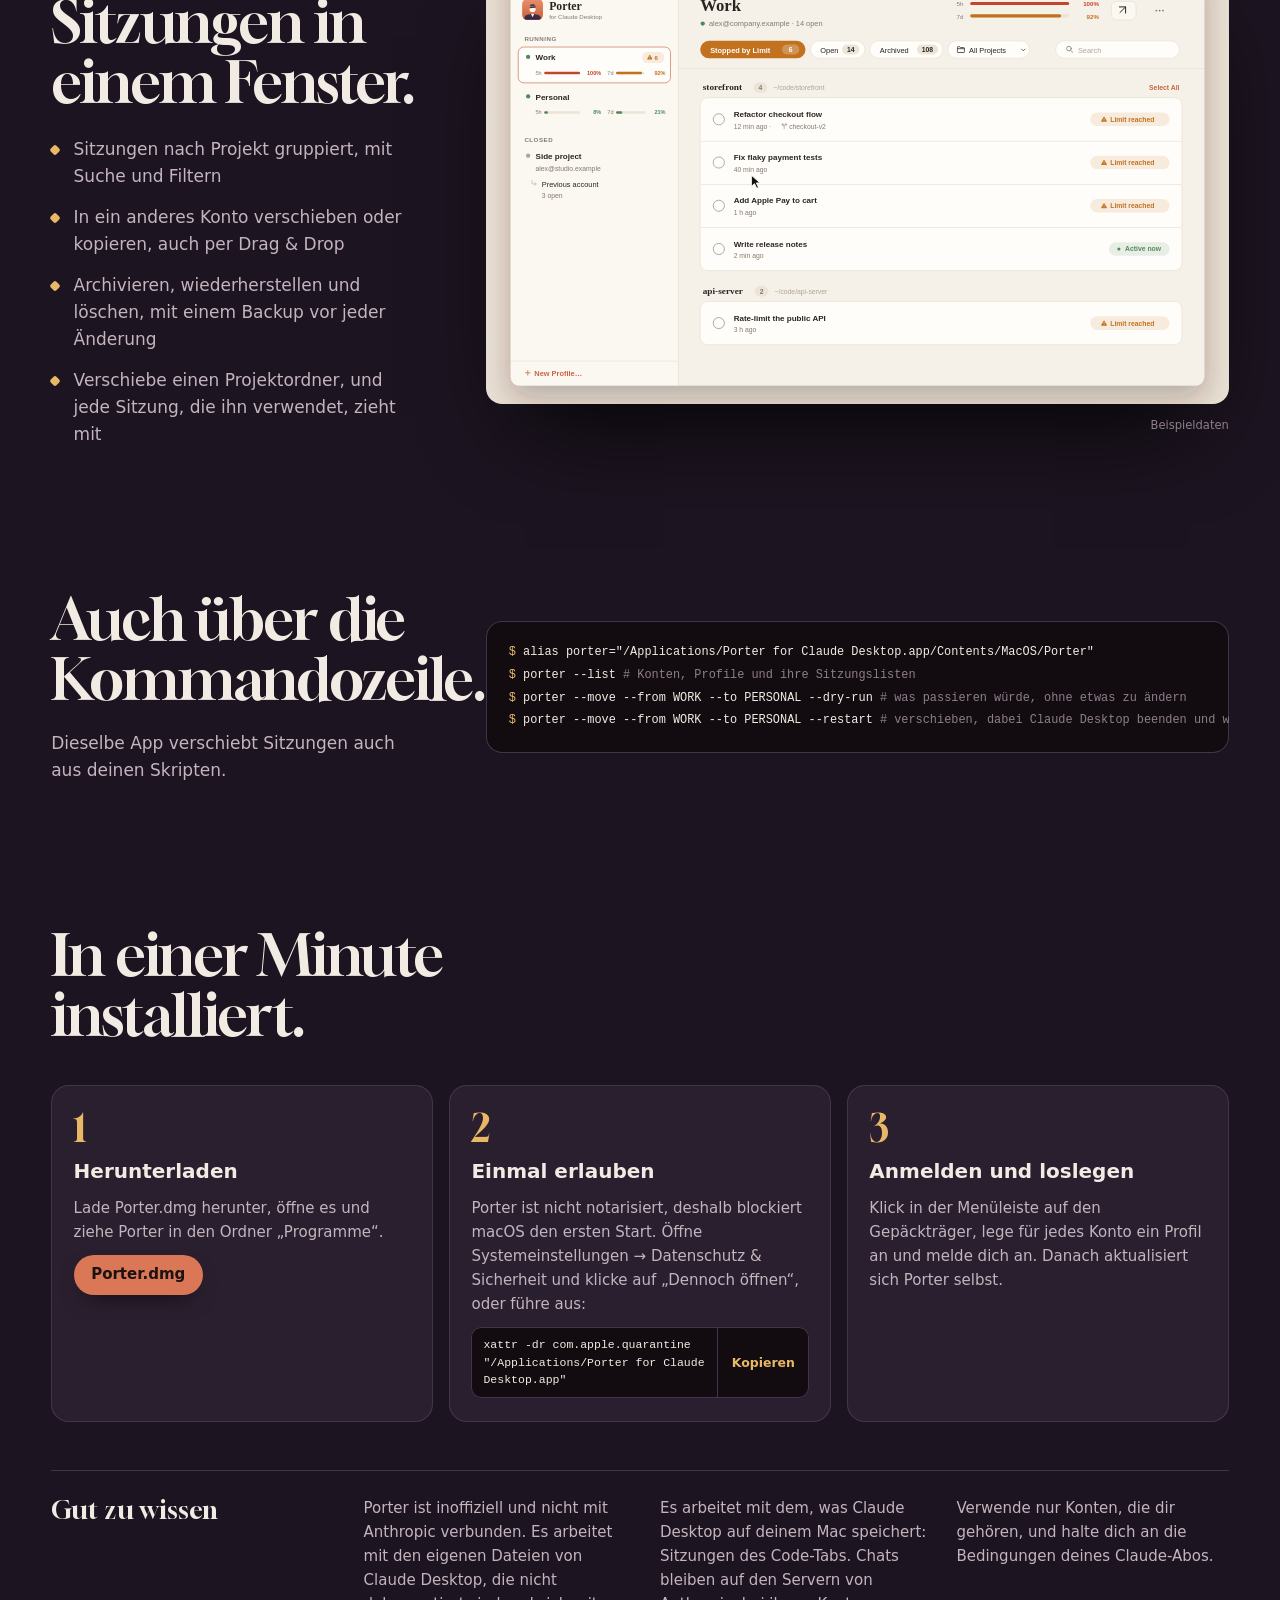
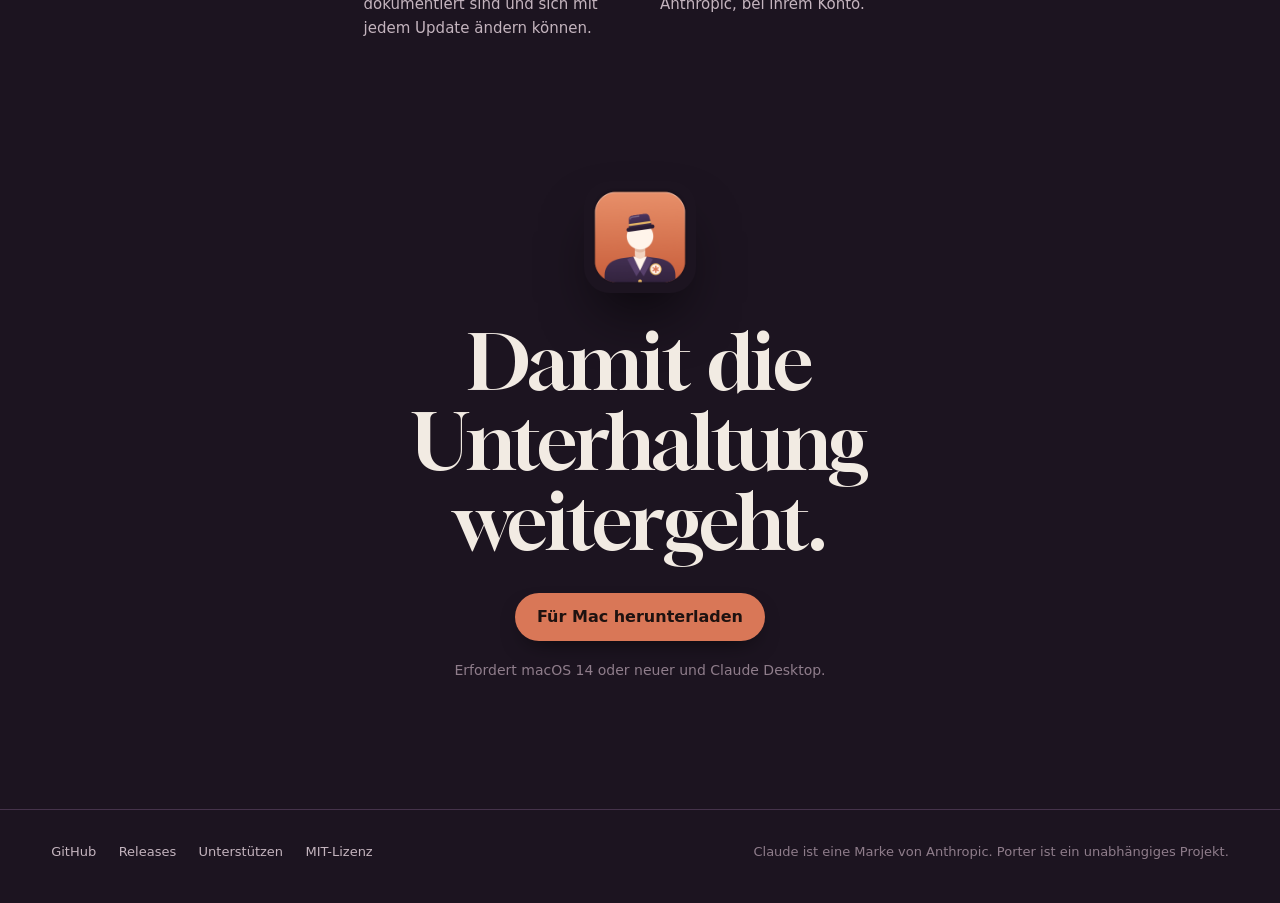
==== commit f8b7c41e: "Verify the site for Google Search Console Co-Authored-By: Claude Opus 5.5 <noreply@anthropic.com>" ====
--- a/docs/de/index.html
+++ b/docs/de/index.html
@@ -17,6 +17,7 @@
 <link rel="alternate" hreflang="ko" href="https://matteogilioli.github.io/porter-for-claude-desktop/ko/">
 <link rel="alternate" hreflang="ru" href="https://matteogilioli.github.io/porter-for-claude-desktop/ru/">
 <link rel="alternate" hreflang="x-default" href="https://matteogilioli.github.io/porter-for-claude-desktop/">
+<meta name="google-site-verification" content="W7OjzBVkO4PbXHlbATCozKmhWCui5hOoUjtQkoMHQnA">
 <meta name="theme-color" content="#1c1420">
 <meta name="color-scheme" content="dark">
 <meta property="og:type" content="website">
